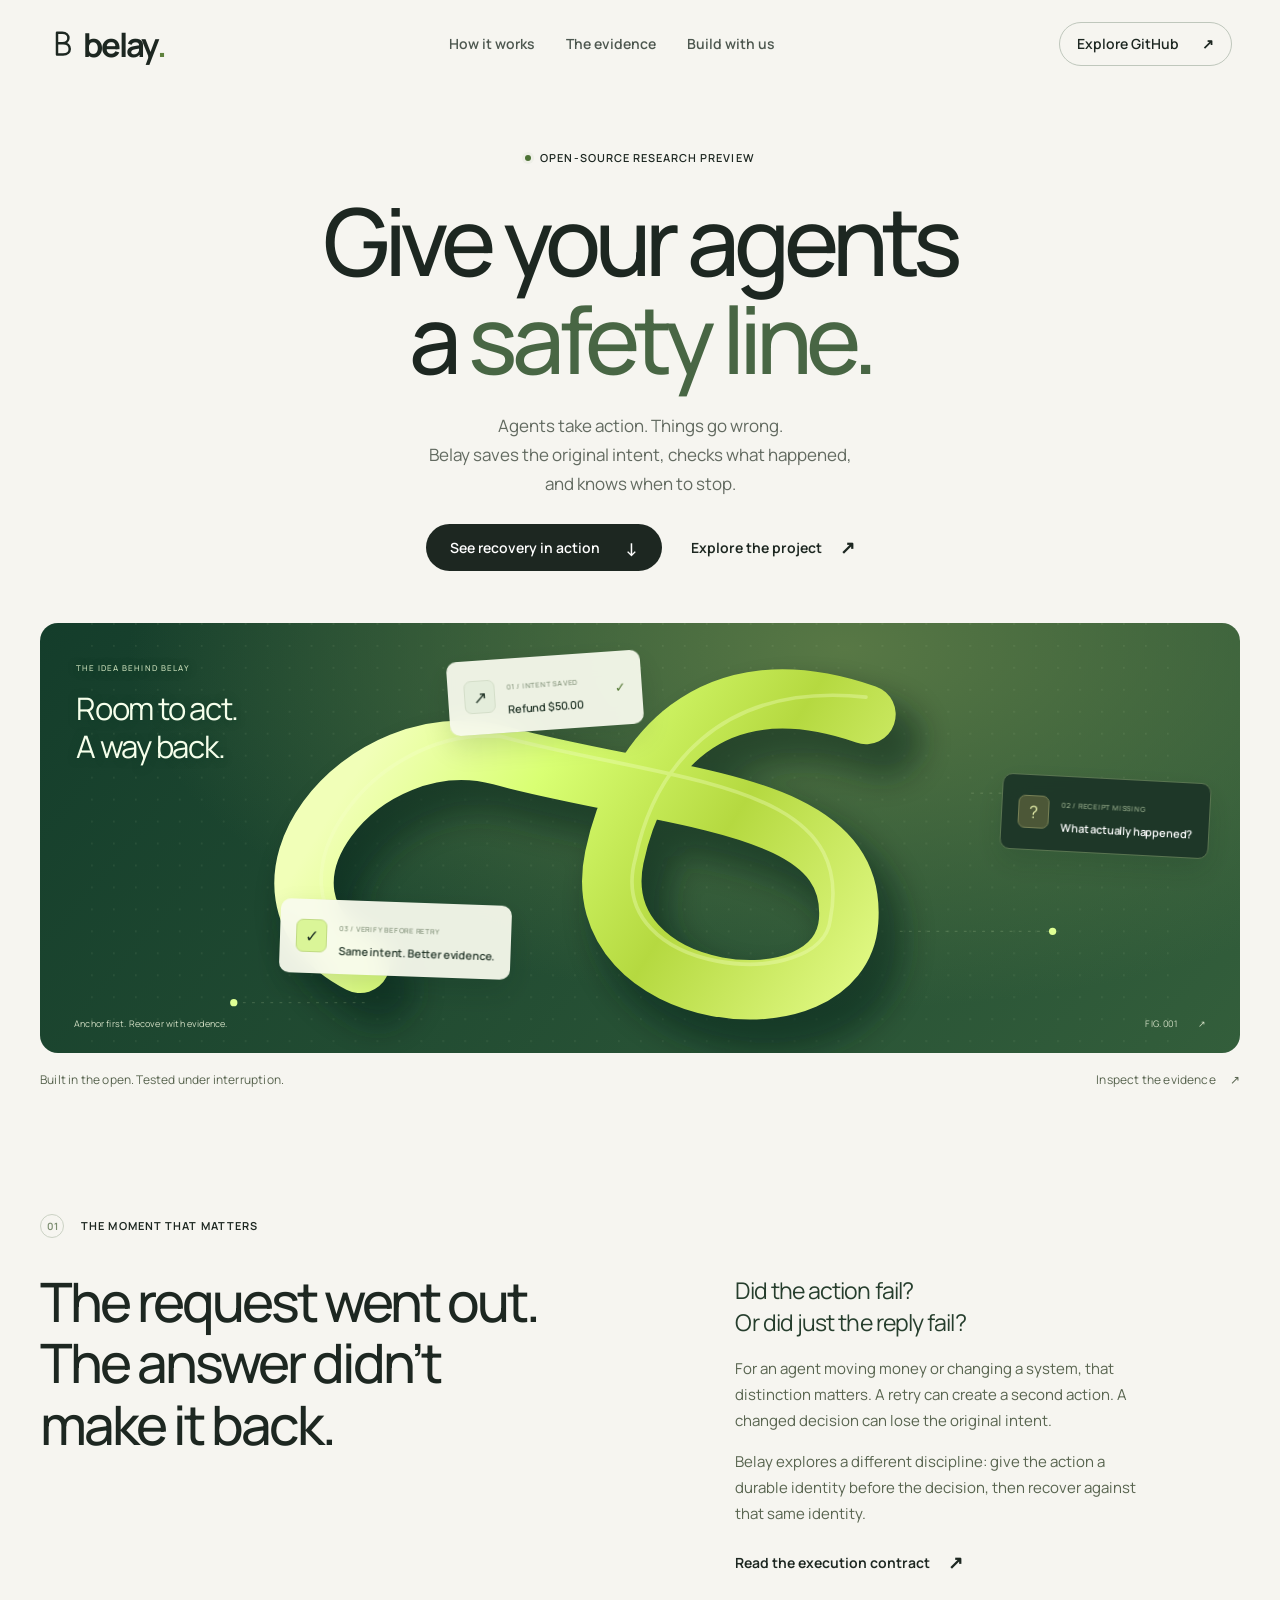
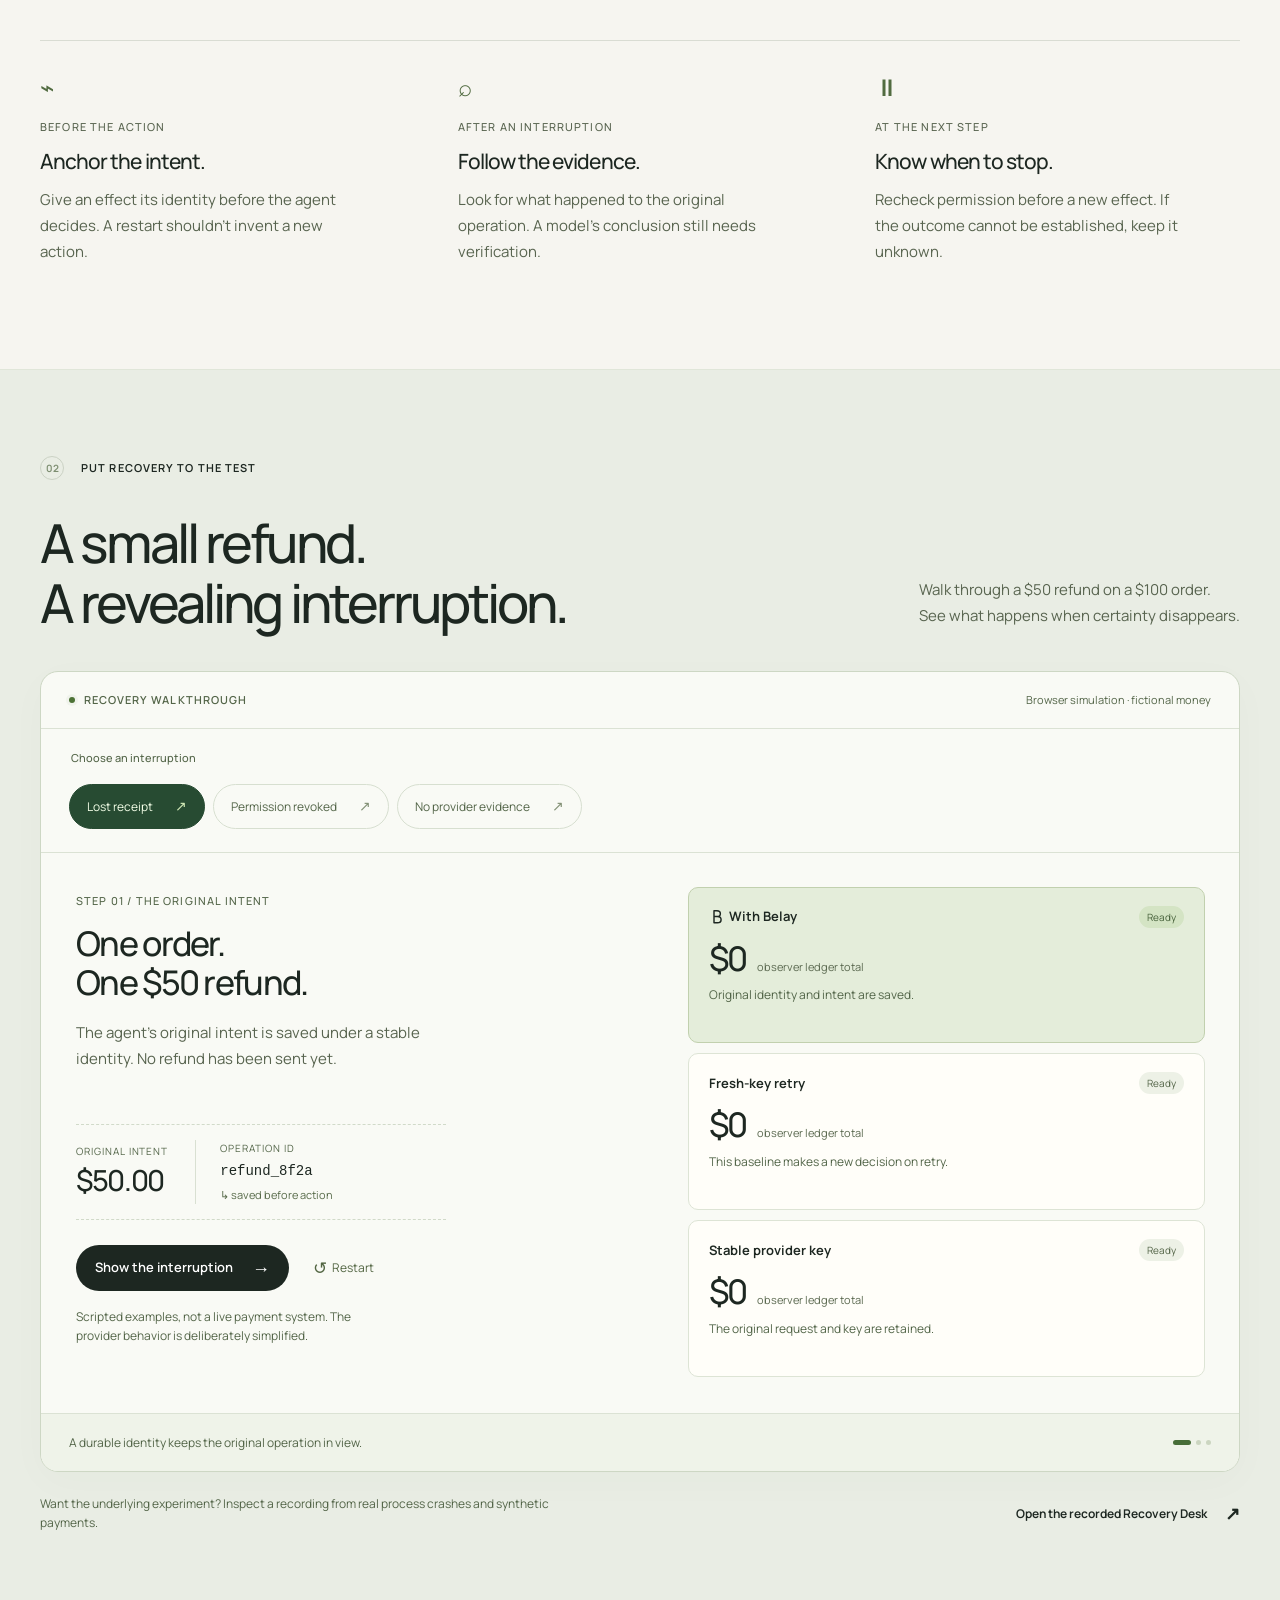
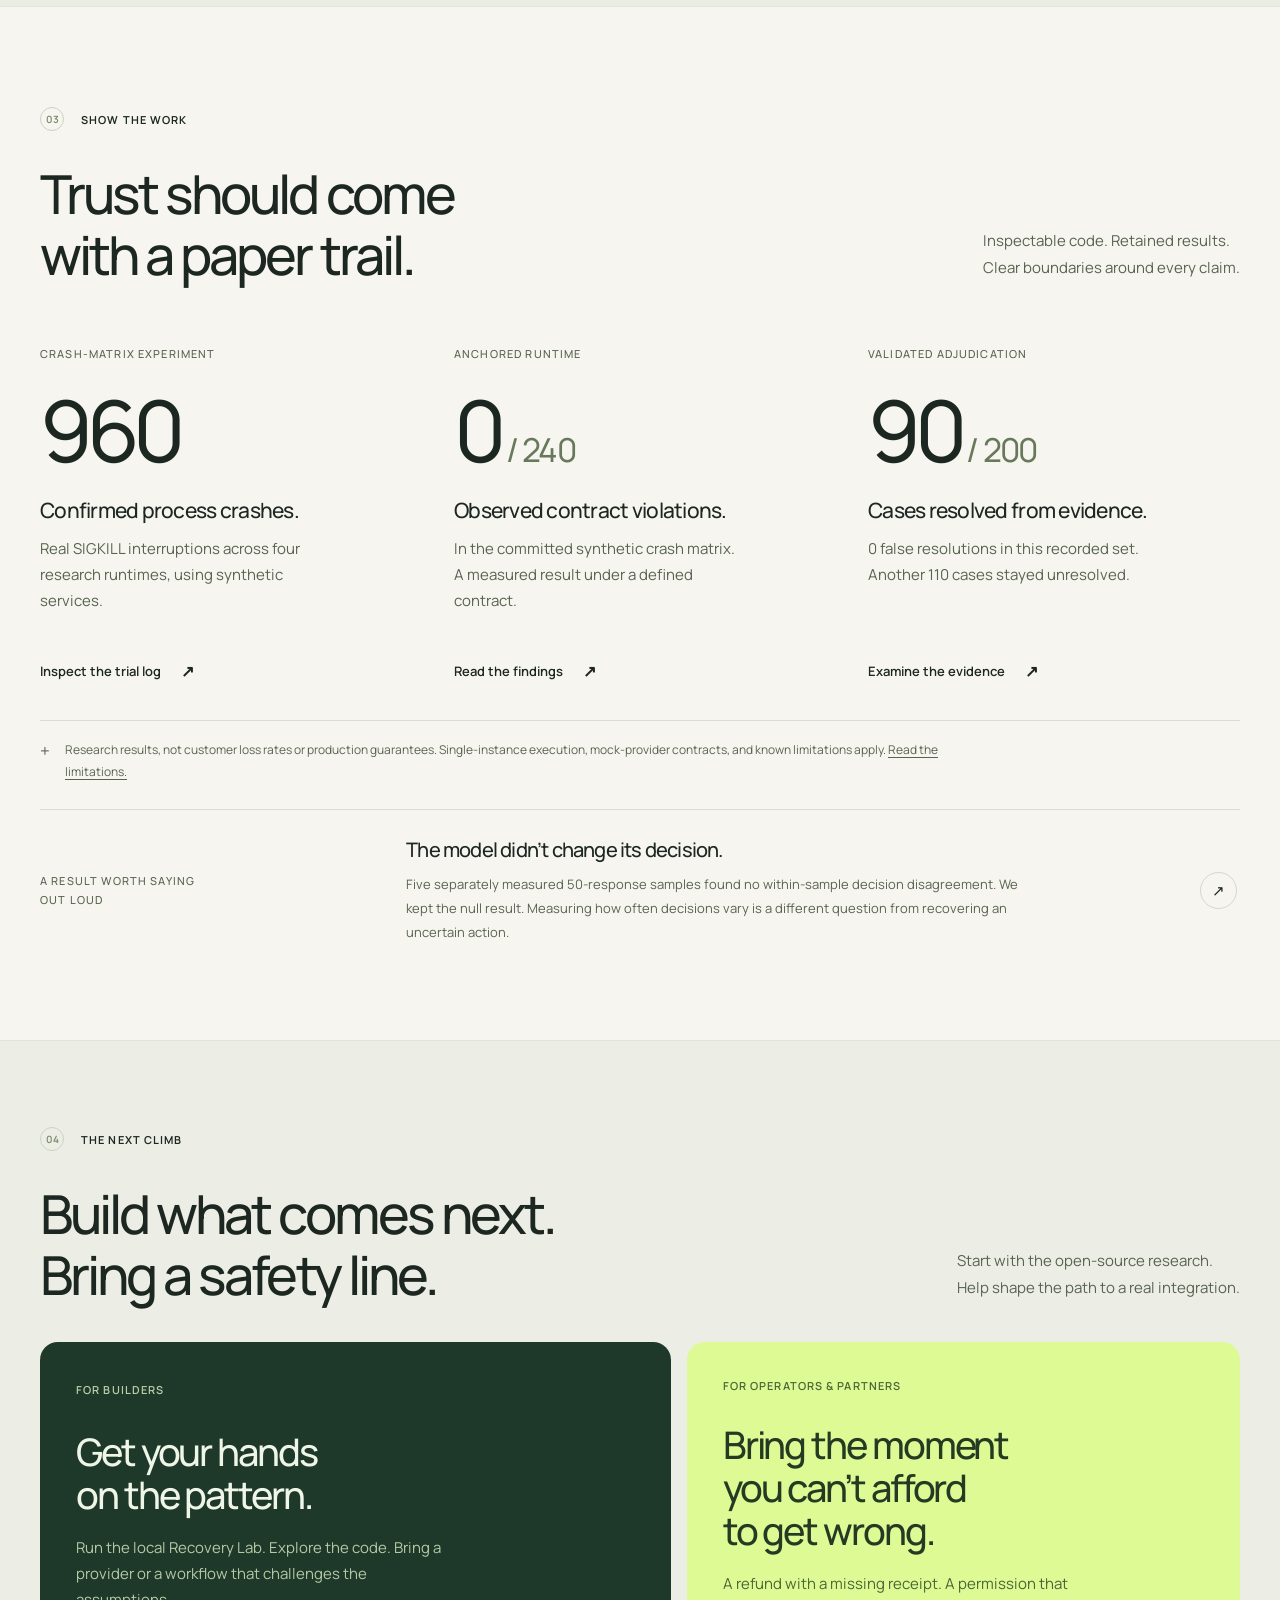
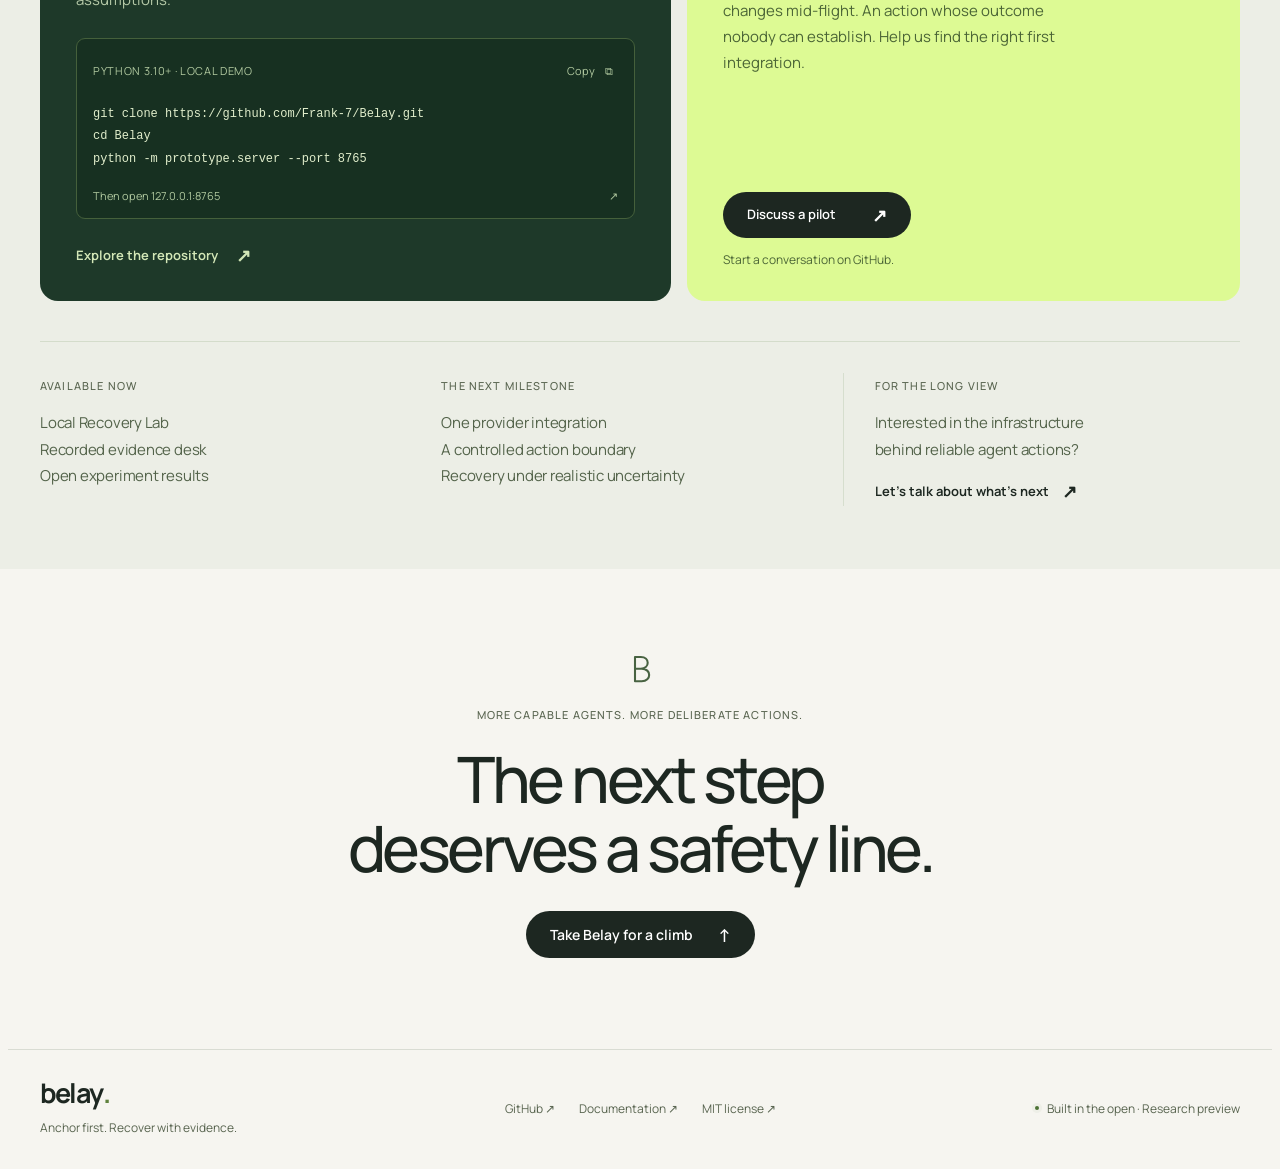
==== site/index.html @ 9984d07b "Add interactive Belay website and GitHub Pages deployment" ====
<!doctype html>
<html lang="en">
  <head>
    <meta charset="utf-8" />
    <meta name="viewport" content="width=device-width, initial-scale=1" />
    <meta name="theme-color" content="#f6f5f0" />
    <meta
      name="description"
      content="Give your agents a safety line. Explore Belay's open-source research into durable intent, evidence-based recovery, and permission-aware actions."
    />
    <meta
      property="og:title"
      content="Belay — Give your agents a safety line."
    />
    <meta
      property="og:description"
      content="Preserve the intent. Understand the outcome. Recover with evidence. Explore the open-source research preview."
    />
    <meta property="og:type" content="website" />
    <title>Belay — Give your agents a safety line.</title>
    <link rel="icon" href="assets/favicon.svg" type="image/svg+xml" />
    <link
      rel="preload"
      href="assets/fonts/manrope.woff2"
      as="font"
      type="font/woff2"
      crossorigin
    />
    <link rel="stylesheet" href="assets/site.css" />
    <script src="assets/site.js" defer></script>
  </head>
  <body>
    <a class="skip-link" href="#main">Skip to content</a>
    <header class="site-header">
      <a class="wordmark" href="#" aria-label="Belay home"
        ><svg class="brand-icon" viewBox="0 0 36 40" aria-hidden="true">
          <path
            d="M12 5v29h8c12 0 12-15 0-15H12m0 0h7c11 0 11-14 0-14h-7"
          /></svg
        >belay<span class="wordmark-period">.</span></a
      >
      <button
        class="menu-toggle"
        type="button"
        aria-expanded="false"
        aria-controls="main-nav"
      >
        <span>Menu</span
        ><svg viewBox="0 0 20 20" aria-hidden="true">
          <path d="M3 6h14M3 14h14" />
        </svg>
      </button>
      <nav id="main-nav" class="main-nav" aria-label="Main navigation">
        <a href="#how-it-works">How it works</a
        ><a href="#evidence">The evidence</a><a href="#build">Build with us</a>
      </nav>
      <a class="header-cta" href="https://github.com/Frank-7/Belay"
        >Explore GitHub <span aria-hidden="true">↗</span></a
      >
    </header>

    <main id="main">
      <section class="hero section-shell" aria-labelledby="hero-title">
        <div class="eyebrow hero-eyebrow">
          <span class="status-dot"></span> OPEN-SOURCE RESEARCH PREVIEW
        </div>
        <h1 id="hero-title">
          Give your agents<br />a
          <span class="hero-emphasis">safety line.</span>
        </h1>
        <p class="hero-description">
          Agents take action. Things go wrong.<br />Belay saves the original
          intent, checks what happened,<br class="desktop-break" />
          and knows when to stop.
        </p>
        <div class="hero-actions">
          <a class="button button-dark" href="#demo"
            >See recovery in action <span aria-hidden="true">↓</span></a
          ><a class="text-link" href="https://github.com/Frank-7/Belay"
            >Explore the project <span aria-hidden="true">↗</span></a
          >
        </div>

        <div
          class="hero-art"
          role="img"
          aria-label="A luminous safety line connects three concepts: intent saved, outcome uncertain, and recovery grounded in evidence."
        >
          <div class="art-caption">
            <span class="micro-label">THE IDEA BEHIND BELAY</span>
            <p>Room to act.<br />A way back.</p>
          </div>
          <svg
            class="rope-art"
            viewBox="0 0 1200 470"
            fill="none"
            aria-hidden="true"
          >
            <defs>
              <linearGradient
                id="rope-gradient"
                x1="330"
                y1="100"
                x2="870"
                y2="440"
                gradientUnits="userSpaceOnUse"
              >
                <stop stop-color="#f1ffb8" />
                <stop offset=".27" stop-color="#d9ff73" />
                <stop offset=".59" stop-color="#b5d940" />
                <stop offset="1" stop-color="#e9ff91" />
              </linearGradient>
              <linearGradient id="rope-highlight" x1="0" y1="0" x2="0" y2="1">
                <stop stop-color="#fff" stop-opacity=".5" />
                <stop offset="1" stop-color="#fff" stop-opacity="0" />
              </linearGradient>
              <filter
                id="rope-shadow"
                x="-40%"
                y="-40%"
                width="200%"
                height="200%"
              >
                <feGaussianBlur stdDeviation="16" />
              </filter>
              <pattern
                id="art-dots"
                width="24"
                height="24"
                patternUnits="userSpaceOnUse"
              >
                <circle cx="1" cy="1" r=".7" fill="#eaffc1" opacity=".18" />
              </pattern>
            </defs>
            <rect width="1200" height="470" fill="url(#art-dots)" />
            <path
              d="M294 372C145 295 296 104 448 145C634 195 838 192 828 326C819 449 538 417 572 256C594 150 674 40 847 100"
              stroke="#041e12"
              stroke-width="82"
              stroke-linecap="round"
              filter="url(#rope-shadow)"
              transform="translate(20 28)"
              opacity=".45"
            />
            <path
              d="M294 372C145 295 296 104 448 145C634 195 838 192 828 326C819 449 538 417 572 256C594 150 674 40 847 100"
              stroke="url(#rope-gradient)"
              stroke-width="65"
              stroke-linecap="round"
            />
            <path
              d="M294 350C185 290 304 111 448 124C634 174 838 172 808 324C799 405 559 387 595 257C615 161 685 64 847 81"
              stroke="#f4ffc6"
              stroke-opacity=".34"
              stroke-width="4"
              stroke-linecap="round"
            />
            <path
              d="M884 337h167m-89-151h114M156 415h143"
              stroke="#d2e7b4"
              stroke-opacity=".23"
              stroke-dasharray="3 7"
            />
            <circle cx="1051" cy="337" r="4" fill="#dfff94" />
            <circle cx="156" cy="415" r="4" fill="#dfff94" />
          </svg>
          <div class="art-note note-intent">
            <span class="note-symbol" aria-hidden="true">↗</span>
            <div>
              <span class="micro-label">01 / INTENT SAVED</span
              ><strong>Refund $50.00</strong>
            </div>
            <span class="tiny-check" aria-hidden="true">✓</span>
          </div>
          <div class="art-note note-uncertain">
            <span class="note-symbol" aria-hidden="true">?</span>
            <div>
              <span class="micro-label">02 / RECEIPT MISSING</span
              ><strong>What actually happened?</strong>
            </div>
          </div>
          <div class="art-note note-recovered">
            <span class="note-symbol" aria-hidden="true">✓</span>
            <div>
              <span class="micro-label">03 / VERIFY BEFORE RETRY</span
              ><strong>Same intent. Better evidence.</strong>
            </div>
          </div>
          <div class="art-footer">
            <span>Anchor first. Recover with evidence.</span
            ><span>FIG. 001 <span aria-hidden="true">↗</span></span>
          </div>
        </div>
        <div class="hero-footnote">
          <span>Built in the open. Tested under interruption.</span
          ><a href="#evidence"
            >Inspect the evidence <span aria-hidden="true">↗</span></a
          >
        </div>
      </section>

      <section
        class="intro section-shell"
        id="how-it-works"
        aria-labelledby="intro-title"
      >
        <div class="section-kicker">
          <span class="section-number">01</span> THE MOMENT THAT MATTERS
        </div>
        <div class="intro-grid">
          <h2 id="intro-title">
            The request went out.<br />The answer didn’t<br />make it back.
          </h2>
          <div class="intro-copy">
            <p class="lead">
              Did the action fail?<br />Or did just the reply fail?
            </p>
            <p>
              For an agent moving money or changing a system, that distinction
              matters. A retry can create a second action. A changed decision
              can lose the original intent.
            </p>
            <p>
              Belay explores a different discipline: give the action a durable
              identity before the decision, then recover against that same
              identity.
            </p>
            <a
              class="text-link"
              href="https://github.com/Frank-7/Belay/blob/main/CONTRACT.md"
              >Read the execution contract <span aria-hidden="true">↗</span></a
            >
          </div>
        </div>
        <div class="principles">
          <article>
            <div class="principle-icon" aria-hidden="true">⌁</div>
            <span class="micro-label">BEFORE THE ACTION</span>
            <h3>Anchor the intent.</h3>
            <p>
              Give an effect its identity before the agent decides. A restart
              shouldn’t invent a new action.
            </p>
          </article>
          <article>
            <div class="principle-icon" aria-hidden="true">⌕</div>
            <span class="micro-label">AFTER AN INTERRUPTION</span>
            <h3>Follow the evidence.</h3>
            <p>
              Look for what happened to the original operation. A model’s
              conclusion still needs verification.
            </p>
          </article>
          <article>
            <div class="principle-icon" aria-hidden="true">⏸</div>
            <span class="micro-label">AT THE NEXT STEP</span>
            <h3>Know when to stop.</h3>
            <p>
              Recheck permission before a new effect. If the outcome cannot be
              established, keep it unknown.
            </p>
          </article>
        </div>
      </section>

      <section class="demo-section" id="demo" aria-labelledby="demo-title">
        <div class="section-shell">
          <div class="section-kicker">
            <span class="section-number">02</span> PUT RECOVERY TO THE TEST
          </div>
          <div class="section-heading">
            <h2 id="demo-title">
              A small refund.<br />A revealing interruption.
            </h2>
            <p>
              Walk through a $50 refund on a $100 order.<br />See what happens
              when certainty disappears.
            </p>
          </div>
          <div class="demo-workbench">
            <div class="demo-toolbar">
              <div class="demo-label">
                <span class="status-dot"></span> RECOVERY WALKTHROUGH
              </div>
              <span class="simulation-label"
                >Browser simulation · fictional money</span
              >
            </div>
            <fieldset class="scenario-control">
              <legend>Choose an interruption</legend>
              <label
                ><input
                  type="radio"
                  name="scenario"
                  value="lost"
                  checked
                /><span
                  >Lost receipt <span aria-hidden="true">↗</span></span
                ></label
              ><label
                ><input type="radio" name="scenario" value="revoked" /><span
                  >Permission revoked <span aria-hidden="true">↗</span></span
                ></label
              ><label
                ><input type="radio" name="scenario" value="opaque" /><span
                  >No provider evidence <span aria-hidden="true">↗</span></span
                ></label
              >
            </fieldset>
            <div class="demo-body">
              <div class="demo-story">
                <div class="demo-step-label micro-label" id="step-label">
                  STEP 01 / THE ORIGINAL INTENT
                </div>
                <h3 id="demo-headline">One order.<br />One $50 refund.</h3>
                <p id="demo-explanation">
                  The agent’s original intent is saved under a stable identity.
                  No refund has been sent yet.
                </p>
                <div class="intent-ticket">
                  <div><span>ORIGINAL INTENT</span><strong>$50.00</strong></div>
                  <div class="ticket-anchor">
                    <span>OPERATION ID</span><code>refund_8f2a</code
                    ><span class="ticket-lock" aria-label="Identity saved"
                      >↳ saved before action</span
                    >
                  </div>
                </div>
                <div class="demo-buttons">
                  <button
                    id="demo-next"
                    class="button button-dark"
                    type="button"
                  >
                    Show the interruption
                    <span aria-hidden="true">→</span></button
                  ><button
                    id="demo-reset"
                    class="reset-button"
                    type="button"
                    aria-label="Restart the walkthrough"
                  >
                    ↺ <span>Restart</span>
                  </button>
                </div>
                <p class="demo-caveat">
                  Scripted examples, not a live payment system. The provider
                  behavior is deliberately simplified.
                </p>
              </div>
              <div class="demo-comparison" aria-label="Recovery strategies">
                <article class="strategy strategy-belay">
                  <div class="strategy-top">
                    <span class="strategy-name"
                      ><svg viewBox="0 0 36 40" aria-hidden="true">
                        <path
                          d="M12 5v29h8c12 0 12-15 0-15H12m0 0h7c11 0 11-14 0-14h-7"
                        /></svg
                      >With Belay</span
                    ><span class="strategy-badge" data-status="belay"
                      >Ready</span
                    >
                  </div>
                  <div class="strategy-value">
                    <span data-total="belay">$0</span
                    ><span>observer ledger total</span>
                  </div>
                  <p data-detail="belay">
                    Original identity and intent are saved.
                  </p>
                </article>
                <article class="strategy">
                  <div class="strategy-top">
                    <span class="strategy-name">Fresh-key retry</span
                    ><span class="strategy-badge" data-status="naive"
                      >Ready</span
                    >
                  </div>
                  <div class="strategy-value">
                    <span data-total="naive">$0</span
                    ><span>observer ledger total</span>
                  </div>
                  <p data-detail="naive">
                    This baseline makes a new decision on retry.
                  </p>
                </article>
                <article class="strategy">
                  <div class="strategy-top">
                    <span class="strategy-name">Stable provider key</span
                    ><span class="strategy-badge" data-status="stable"
                      >Ready</span
                    >
                  </div>
                  <div class="strategy-value">
                    <span data-total="stable">$0</span
                    ><span>observer ledger total</span>
                  </div>
                  <p data-detail="stable">
                    The original request and key are retained.
                  </p>
                </article>
              </div>
            </div>
            <div class="demo-bottom">
              <span id="demo-evidence"
                >A durable identity keeps the original operation in view.</span
              ><span class="step-dots" aria-hidden="true"
                ><i class="active"></i><i></i><i></i
              ></span>
            </div>
            <p
              id="demo-announcement"
              class="sr-only"
              aria-live="polite"
              aria-atomic="true"
            ></p>
          </div>
          <div class="demo-afterword">
            <p>
              Want the underlying experiment? Inspect a recording from real
              process crashes and synthetic payments.
            </p>
            <a class="text-link" href="recovery-desk.html"
              >Open the recorded Recovery Desk
              <span aria-hidden="true">↗</span></a
            >
          </div>
        </div>
      </section>

      <section
        class="evidence-section section-shell"
        id="evidence"
        aria-labelledby="evidence-title"
      >
        <div class="section-kicker">
          <span class="section-number">03</span> SHOW THE WORK
        </div>
        <div class="section-heading">
          <h2 id="evidence-title">
            Trust should come<br />with a paper trail.
          </h2>
          <p>
            Inspectable code. Retained results.<br />Clear boundaries around
            every claim.
          </p>
        </div>
        <div class="evidence-grid">
          <article class="metric">
            <span class="micro-label">CRASH-MATRIX EXPERIMENT</span>
            <div class="metric-value" id="metric-crashes">960</div>
            <h3>Confirmed process crashes.</h3>
            <p>
              Real SIGKILL interruptions across four research runtimes, using
              synthetic services.
            </p>
            <a
              href="https://github.com/Frank-7/Belay/blob/main/results/matrix.json"
              data-source="matrix"
              >Inspect the trial log <span aria-hidden="true">↗</span></a
            >
          </article>
          <article class="metric">
            <span class="micro-label">ANCHORED RUNTIME</span>
            <div class="metric-value">
              <span id="metric-violations">0</span
              ><span class="metric-denominator">
                / <span id="metric-trials">240</span></span
              >
            </div>
            <h3>Observed contract violations.</h3>
            <p>
              In the committed synthetic crash matrix. A measured result under a
              defined contract.
            </p>
            <a
              href="https://github.com/Frank-7/Belay/blob/main/FINDINGS.md"
              data-source="writeup"
              >Read the findings <span aria-hidden="true">↗</span></a
            >
          </article>
          <article class="metric">
            <span class="micro-label">VALIDATED ADJUDICATION</span>
            <div class="metric-value">
              <span id="metric-resolved">90</span
              ><span class="metric-denominator">
                / <span id="metric-adjudications">200</span></span
              >
            </div>
            <h3>Cases resolved from evidence.</h3>
            <p>
              <span id="metric-false">0</span> false resolutions in this
              recorded set. Another <span id="metric-abstained">110</span> cases
              stayed unresolved.
            </p>
            <a
              href="https://github.com/Frank-7/Belay/blob/main/results/adjudication.json"
              data-source="adjudication"
              >Examine the evidence <span aria-hidden="true">↗</span></a
            >
          </article>
        </div>
        <div class="evidence-note">
          <span class="note-cross" aria-hidden="true">+</span>
          <p>
            Research results, not customer loss rates or production guarantees.
            Single-instance execution, mock-provider contracts, and known
            limitations apply.
            <a href="https://github.com/Frank-7/Belay/blob/main/docs/REVIEW.md"
              >Read the limitations.</a
            >
          </p>
        </div>
        <div class="research-update">
          <span class="micro-label">A RESULT WORTH SAYING OUT LOUD</span>
          <div>
            <h3>The model didn’t change its decision.</h3>
            <p>
              Five separately measured 50-response samples found no
              within-sample decision disagreement. We kept the null result.
              Measuring how often decisions vary is a different question from
              recovering an uncertain action.
            </p>
          </div>
          <a
            class="round-link"
            href="https://github.com/Frank-7/Belay/blob/main/FINDINGS.md#10-live-decision-divergence"
            aria-label="Read the live decision-divergence study"
            >↗</a
          >
        </div>
      </section>

      <section class="build-section" id="build" aria-labelledby="build-title">
        <div class="section-shell">
          <div class="section-kicker">
            <span class="section-number">04</span> THE NEXT CLIMB
          </div>
          <div class="section-heading">
            <h2 id="build-title">
              Build what comes next.<br />Bring a safety line.
            </h2>
            <p>
              Start with the open-source research.<br />Help shape the path to a
              real integration.
            </p>
          </div>
          <div class="build-grid">
            <article class="build-card build-developer">
              <span class="card-index">FOR BUILDERS</span>
              <h3>Get your hands<br />on the pattern.</h3>
              <p>
                Run the local Recovery Lab. Explore the code. Bring a provider
                or a workflow that challenges the assumptions.
              </p>
              <div class="code-block">
                <div class="code-top">
                  <span>PYTHON 3.10+ · LOCAL DEMO</span
                  ><button
                    id="copy-command"
                    type="button"
                    aria-label="Copy local setup commands"
                  >
                    Copy <span aria-hidden="true">⧉</span>
                  </button>
                </div>
                <pre><code id="setup-command">git clone https://github.com/Frank-7/Belay.git
cd Belay
python -m prototype.server --port 8765</code></pre>
                <a
                  href="https://github.com/Frank-7/Belay/blob/main/docs/PROTOTYPE.md"
                  >Then open 127.0.0.1:8765
                  <span aria-hidden="true">↗</span></a
                >
              </div>
              <a class="text-link" href="https://github.com/Frank-7/Belay"
                >Explore the repository <span aria-hidden="true">↗</span></a
              >
              <p id="copy-status" class="sr-only" aria-live="polite"></p>
            </article>
            <article class="build-card build-partner">
              <span class="card-index">FOR OPERATORS & PARTNERS</span>
              <h3>Bring the moment<br />you can’t afford<br />to get wrong.</h3>
              <p>
                A refund with a missing receipt. A permission that changes
                mid-flight. An action whose outcome nobody can establish. Help
                us find the right first integration.
              </p>
              <a
                class="button button-dark"
                data-contact="pilot"
                href="https://github.com/Frank-7/Belay/issues/new?title=Discuss%20a%20Belay%20pilot&amp;body=I%27d%20like%20to%20discuss%20a%20workflow%20where%20recovery%20matters.%0A%0AWorkflow%3A%0AProvider%3A%0AWhat%20happens%20when%20the%20outcome%20is%20uncertain%3A"
                >Discuss a pilot <span aria-hidden="true">↗</span></a
              ><span class="contact-note">Start a conversation on GitHub.</span>
            </article>
          </div>
          <div class="roadmap">
            <div>
              <span class="micro-label">AVAILABLE NOW</span>
              <p>
                Local Recovery Lab<br />Recorded evidence desk<br />Open
                experiment results
              </p>
            </div>
            <div>
              <span class="micro-label">THE NEXT MILESTONE</span>
              <p>
                One provider integration<br />A controlled action boundary<br />Recovery
                under realistic uncertainty
              </p>
            </div>
            <div class="roadmap-investor">
              <span class="micro-label">FOR THE LONG VIEW</span>
              <p>
                Interested in the infrastructure<br />behind reliable agent
                actions?
              </p>
              <a
                class="text-link"
                data-contact="investor"
                href="https://github.com/Frank-7/Belay/issues/new?title=Belay%20partnership%20or%20investment%20conversation&amp;body=I%27d%20like%20to%20learn%20more%20about%20Belay%27s%20direction.%0A%0AArea%20of%20interest%3A"
                >Let’s talk about what’s next
                <span aria-hidden="true">↗</span></a
              >
            </div>
          </div>
        </div>
      </section>

      <section class="closing section-shell" aria-labelledby="closing-title">
        <svg class="closing-mark" viewBox="0 0 36 40" aria-hidden="true">
          <path d="M12 5v29h8c12 0 12-15 0-15H12m0 0h7c11 0 11-14 0-14h-7" />
        </svg>
        <p class="micro-label">MORE CAPABLE AGENTS. MORE DELIBERATE ACTIONS.</p>
        <h2 id="closing-title">The next step<br />deserves a safety line.</h2>
        <a class="button button-dark" href="#demo"
          >Take Belay for a climb <span aria-hidden="true">↑</span></a
        >
      </section>
    </main>
    <footer class="site-footer section-shell">
      <div>
        <a class="wordmark" href="#" aria-label="Belay home"
          >belay<span class="wordmark-period">.</span></a
        >
        <p>Anchor first. Recover with evidence.</p>
      </div>
      <nav aria-label="Footer navigation">
        <a href="https://github.com/Frank-7/Belay">GitHub ↗</a
        ><a href="https://github.com/Frank-7/Belay/blob/main/docs/INDEX.md"
          >Documentation ↗</a
        ><a href="https://github.com/Frank-7/Belay/blob/main/LICENSE"
          >MIT license ↗</a
        >
      </nav>
      <span class="footer-status"
        ><span class="status-dot"></span> Built in the open · Research
        preview</span
      >
    </footer>
  </body>
</html>
---- site/assets/site.css ----
@font-face {
  font-family: Manrope;
  src: url("fonts/manrope.woff2") format("woff2");
  font-weight: 400 800;
  font-style: normal;
  font-display: swap;
}
:root {
  --paper: #f6f5f0;
  --ink: #1d2721;
  --muted: #687169;
  --line: #d9dcd3;
  --green: #163e2c;
  --lime: #ddfa94;
  --pale: #e9ede3;
  --radius: 18px;
  --sans: Manrope, Arial, sans-serif;
}
* {
  box-sizing: border-box;
}
html {
  scroll-behavior: smooth;
  scroll-padding-top: 95px;
}
body {
  margin: 0;
  background: var(--paper);
  color: var(--ink);
  font-family: var(--sans);
  font-size: 15px;
  line-height: 1.6;
  -webkit-font-smoothing: antialiased;
}
button,
input {
  font: inherit;
}
a {
  color: inherit;
  text-decoration: none;
}
button,
a,
input {
  -webkit-tap-highlight-color: transparent;
}
button {
  cursor: pointer;
}
button:disabled {
  cursor: default;
}
svg {
  display: block;
}
::selection {
  background: var(--lime);
  color: var(--green);
}
a:focus-visible,
button:focus-visible,
input:focus-visible + span {
  outline: 3px solid #567b27;
  outline-offset: 5px;
}
h1,
h2,
h3,
p {
  margin: 0;
}
h1,
h2,
h3 {
  font-weight: 500;
  letter-spacing: -0.055em;
}
h2 {
  font-size: clamp(36px, 4.2vw, 56px);
  line-height: 1.12;
}
h3 {
  font-size: 23px;
  line-height: 1.25;
}
.section-shell {
  max-width: 1264px;
  margin: 0 auto;
  padding-left: 32px;
  padding-right: 32px;
}
.micro-label {
  font: 500 10px/1.4 var(--sans);
  letter-spacing: 0.105em;
}
.sr-only {
  position: absolute;
  width: 1px;
  height: 1px;
  padding: 0;
  margin: -1px;
  overflow: hidden;
  clip: rect(0, 0, 0, 0);
  white-space: nowrap;
  border: 0;
}
.skip-link {
  position: fixed;
  top: 12px;
  left: 16px;
  padding: 12px 18px;
  background: var(--green);
  color: #fff;
  transform: translateY(-150%);
  z-index: 100;
}
.skip-link:focus {
  transform: none;
}
.site-header {
  max-width: 1440px;
  height: 88px;
  margin: auto;
  padding: 0 48px;
  display: flex;
  align-items: center;
  gap: 40px;
  position: relative;
  z-index: 5;
}
.wordmark {
  font-size: 33px;
  font-weight: 700;
  letter-spacing: -0.065em;
  display: inline-flex;
  align-items: center;
  gap: 8px;
  line-height: 1;
}
.wordmark-period {
  color: #5f823d;
  margin-left: -8px;
}
.brand-icon {
  height: 30px;
  width: 27px;
  fill: none;
  stroke: currentColor;
  stroke-width: 3.3;
  stroke-linecap: round;
  stroke-linejoin: round;
}
.main-nav {
  display: flex;
  gap: 31px;
  margin: auto;
  font-size: 12px;
  font-weight: 600;
}
.main-nav a {
  padding: 12px 0;
  color: #4d574f;
}
.main-nav a:hover,
.site-footer a:hover {
  text-decoration: underline;
  text-underline-offset: 5px;
}
.header-cta {
  font-size: 12px;
  font-weight: 600;
  border: 1px solid #bfc7bc;
  border-radius: 50px;
  padding: 10px 17px;
  display: flex;
  gap: 23px;
  align-items: center;
  transition: background 0.2s;
}
.header-cta:hover {
  background: var(--pale);
}
.menu-toggle {
  display: none;
}
.hero {
  padding-top: 61px;
}
.eyebrow {
  display: flex;
  align-items: center;
  gap: 9px;
  font-size: 10px;
  font-weight: 600;
  letter-spacing: 0.095em;
}
.hero-eyebrow {
  justify-content: center;
}
.status-dot {
  display: inline-block;
  height: 6px;
  width: 6px;
  border-radius: 50%;
  background: #4c7235;
  box-shadow: 0 0 0 3px #50773e0d;
  flex: none;
}
.hero h1 {
  text-align: center;
  font-size: clamp(60px, 7.3vw, 102px);
  line-height: 1.055;
  letter-spacing: -0.065em;
  margin-top: 24px;
  font-weight: 500;
}
.hero-emphasis {
  color: #486644;
}
.hero-description {
  font-size: 16px;
  line-height: 1.7;
  text-align: center;
  color: #626a60;
  margin: 24px auto 0;
  max-width: 540px;
}
.hero-actions {
  display: flex;
  align-items: center;
  justify-content: center;
  gap: 29px;
  margin-top: 26px;
}
.button {
  display: inline-flex;
  align-items: center;
  justify-content: center;
  gap: 25px;
  min-height: 47px;
  border-radius: 40px;
  padding: 12px 23px;
  font-size: 12px;
  line-height: 1.5;
  font-weight: 600;
  border: 1px solid transparent;
  transition:
    transform 0.2s,
    background 0.2s;
}
.button:hover {
  transform: translateY(-2px);
}
.button-dark {
  background: var(--ink);
  color: #fff;
}
.button-dark:hover {
  background: #375141;
}
.button span[aria-hidden] {
  font-size: 18px;
  line-height: 1;
}
.text-link {
  display: inline-flex;
  align-items: center;
  gap: 18px;
  font-size: 12px;
  font-weight: 650;
}
.text-link:hover {
  color: #537736;
}
.text-link span {
  font-size: 18px;
  transition: transform 0.2s;
}
.text-link:hover span {
  transform: translate(2px, -2px);
}
.hero-art {
  margin-top: 52px;
  height: 430px;
  position: relative;
  isolation: isolate;
  overflow: hidden;
  border-radius: var(--radius);
  background:
    radial-gradient(ellipse at 67% 6%, #587845 0, transparent 63%),
    linear-gradient(130deg, #143d2b, #335e3b);
  color: #f6ffeb;
}
.rope-art {
  position: absolute;
  inset: 0;
  width: 100%;
  height: 100%;
  object-fit: cover;
  z-index: -1;
}
.art-caption {
  position: absolute;
  left: 36px;
  top: 31px;
  text-shadow: 0 1px 8px #123c29;
}
.art-caption .micro-label {
  font-size: 8px;
  letter-spacing: 0.13em;
  color: #c7dcb7;
}
.art-caption p {
  font-size: 31px;
  line-height: 1.2;
  letter-spacing: -0.04em;
  margin-top: 12px;
}
.art-note {
  position: absolute;
  display: flex;
  align-items: center;
  gap: 12px;
  border-radius: 10px;
  background: #f9fbeeef;
  color: #233629;
  padding: 14px 16px;
  box-shadow: 0 12px 28px #061d1622;
  backdrop-filter: blur(12px);
}
.art-note .micro-label {
  font-size: 7px;
  color: #7c8c73;
  letter-spacing: 0.11em;
}
.art-note strong {
  display: block;
  font-size: 11px;
  font-weight: 600;
  letter-spacing: -0.015em;
  margin-top: 4px;
}
.note-symbol {
  background: #e4eddb;
  border: 1px solid #d4dec9;
  border-radius: 7px;
  width: 31px;
  height: 33px;
  display: grid;
  place-items: center;
  font-size: 17px;
}
.tiny-check {
  margin-left: 20px;
  color: #507631;
  font-size: 13px;
}
.note-intent {
  left: 34%;
  top: 33px;
  transform: rotate(-4deg);
}
.note-uncertain {
  right: 30px;
  top: 155px;
  background: #1c3527ef;
  color: #fff;
  border: 1px solid #5a7551;
  transform: rotate(3deg);
}
.note-uncertain .micro-label {
  color: #a2b795;
}
.note-uncertain .note-symbol {
  background: #4c5737;
  border-color: #788156;
  color: #ecf5af;
}
.note-recovered {
  left: 20%;
  bottom: 78px;
  transform: rotate(2deg);
}
.note-recovered .note-symbol {
  background: #daf598;
  border-color: #c0da82;
}
.art-footer {
  position: absolute;
  bottom: 22px;
  left: 34px;
  right: 34px;
  display: flex;
  justify-content: space-between;
  font-size: 9px;
  color: #d2dec4;
  letter-spacing: 0.02em;
}
.art-footer > span:last-child {
  display: flex;
  gap: 20px;
}
.hero-footnote {
  display: flex;
  justify-content: space-between;
  font-size: 10px;
  color: #7c8478;
  margin-top: 17px;
  letter-spacing: 0.015em;
}
.hero-footnote a {
  color: #53624d;
  display: flex;
  gap: 14px;
}
.intro {
  padding-top: 124px;
  padding-bottom: 104px;
}
.section-kicker {
  display: flex;
  align-items: center;
  gap: 17px;
  font-size: 9px;
  font-weight: 650;
  letter-spacing: 0.1em;
  margin-bottom: 33px;
}
.section-number {
  font-size: 10px;
  color: #7c8d70;
  border: 1px solid #cbd2c4;
  border-radius: 50%;
  width: 24px;
  height: 24px;
  display: inline-grid;
  place-items: center;
  letter-spacing: 0;
}
.intro-grid {
  display: grid;
  grid-template-columns: 1.2fr 1fr;
  gap: 90px;
}
.intro-grid h2 {
  font-size: clamp(38px, 4.25vw, 57px);
  line-height: 1.13;
}
.intro-copy {
  padding-top: 3px;
  max-width: 403px;
}
.intro-copy .lead {
  font-size: 23px;
  line-height: 1.4;
  letter-spacing: -0.04em;
  color: #263e2d;
  margin-bottom: 18px;
}
.intro-copy > p:not(.lead) {
  font-size: 13px;
  color: var(--muted);
  margin-top: 14px;
  line-height: 1.8;
}
.intro-copy > .text-link {
  margin-top: 21px;
}
.principles {
  display: grid;
  grid-template-columns: repeat(3, 1fr);
  gap: 53px;
  border-top: 1px solid var(--line);
  margin-top: 63px;
  padding-top: 35px;
}
.principle-icon {
  font-family: Arial, sans-serif;
  font-size: 24px;
  height: 38px;
  line-height: 1;
  color: #516b40;
}
.principles .micro-label {
  color: #839077;
  font-size: 8px;
}
.principles h3 {
  font-size: 21px;
  margin-top: 10px;
  letter-spacing: -0.045em;
}
.principles p {
  font-size: 12px;
  color: var(--muted);
  max-width: 310px;
  line-height: 1.8;
  margin-top: 12px;
}
.demo-section {
  background: #e9ede4;
  padding: 86px 0 74px;
  border-top: 1px solid #e0e6d9;
  border-bottom: 1px solid #dfe4d8;
}
.section-heading {
  display: flex;
  justify-content: space-between;
  align-items: flex-end;
  gap: 40px;
  margin-bottom: 37px;
}
.section-heading > p {
  font-size: 13px;
  color: var(--muted);
  line-height: 1.8;
  padding-bottom: 4px;
  max-width: 335px;
}
.demo-workbench {
  background: #f9faf5;
  border: 1px solid #cdd7c4;
  border-radius: var(--radius);
  overflow: hidden;
  box-shadow: 0 10px 40px #30462806;
}
.demo-toolbar {
  height: 57px;
  border-bottom: 1px solid #dbe2d4;
  padding: 0 28px;
  display: flex;
  justify-content: space-between;
  align-items: center;
  gap: 20px;
}
.demo-label {
  display: flex;
  gap: 9px;
  align-items: center;
  font-size: 9px;
  font-weight: 600;
  letter-spacing: 0.095em;
}
.simulation-label {
  font-size: 9px;
  color: #77836e;
}
.scenario-control {
  border: 0;
  border-bottom: 1px solid #dbe2d4;
  margin: 0;
  padding: 20px 28px 23px;
  display: flex;
  gap: 8px;
  flex-wrap: wrap;
}
.scenario-control legend {
  float: left;
  width: 100%;
  font-size: 9px;
  font-weight: 500;
  color: #819073;
  margin-bottom: 10px;
}
.scenario-control label {
  position: relative;
  cursor: pointer;
}
.scenario-control input {
  position: absolute;
  opacity: 0;
  width: 1px;
  height: 1px;
}
.scenario-control label > span {
  display: flex;
  align-items: center;
  gap: 22px;
  padding: 8px 15px;
  border: 1px solid #d7dfd0;
  border-radius: 30px;
  font-size: 10px;
  color: #5e6d54;
  transition:
    background 0.15s,
    border-color 0.15s;
}
.scenario-control label > span > span {
  font-size: 14px;
  color: #839075;
}
.scenario-control input:checked + span {
  background: #274b32;
  color: #f4ffe8;
  border-color: #274b32;
}
.scenario-control input:checked + span > span {
  color: #d0e8b5;
}
.scenario-control label:hover > span {
  border-color: #8a9d7a;
}
.demo-body {
  display: grid;
  grid-template-columns: 1fr 0.95fr;
  gap: 68px;
  padding: 34px 34px 36px;
}
.demo-story {
  padding: 6px 0 0 1px;
}
.demo-step-label {
  color: #7d8b6f;
  font-size: 8px;
}
.demo-story h3 {
  font-size: 34px;
  line-height: 1.16;
  margin-top: 16px;
  min-height: 80px;
  letter-spacing: -0.05em;
}
.demo-story > p:not(.demo-caveat) {
  font-size: 12px;
  color: #728066;
  line-height: 1.75;
  min-height: 63px;
  margin-top: 16px;
  max-width: 365px;
}
.intent-ticket {
  display: flex;
  gap: 27px;
  align-items: center;
  border-top: 1px dashed #d1dac9;
  border-bottom: 1px dashed #d1dac9;
  margin-top: 23px;
  padding: 15px 0;
  max-width: 370px;
}
.intent-ticket > div > span:first-child {
  display: block;
  font-size: 7px;
  letter-spacing: 0.095em;
  color: #7e8d71;
}
.intent-ticket strong {
  display: block;
  font-weight: 500;
  font-size: 29px;
  letter-spacing: -0.045em;
  margin-top: 3px;
  line-height: 1.3;
}
.ticket-anchor {
  border-left: 1px solid #d9e0d2;
  padding-left: 24px;
}
.ticket-anchor code {
  font:
    12px/1.5 Consolas,
    monospace;
  display: block;
  margin-top: 5px;
}
.ticket-lock {
  display: block;
  font-size: 8px;
  color: #869278;
  margin-top: 4px;
}
.demo-buttons {
  display: flex;
  align-items: center;
  gap: 15px;
  margin-top: 25px;
}
.demo-buttons .button {
  font-size: 10px;
  min-height: 41px;
  gap: 19px;
  padding: 10px 18px;
}
.reset-button {
  display: inline-flex;
  gap: 5px;
  align-items: center;
  background: none;
  border: 0;
  color: #819072;
  font-size: 17px;
  padding: 9px;
}
.reset-button span {
  font-size: 9px;
}
.demo-caveat {
  font-size: 8px;
  color: #819074;
  max-width: 320px;
  margin-top: 16px;
  line-height: 1.6;
}
.demo-comparison {
  display: flex;
  flex-direction: column;
  gap: 10px;
}
.strategy {
  border: 1px solid #dde4d5;
  background: #fffef9;
  border-radius: 10px;
  padding: 16px 19px;
}
.strategy-belay {
  background: #e4edda;
  border-color: #c1d0ae;
}
.strategy-top {
  display: flex;
  justify-content: space-between;
  align-items: center;
  gap: 8px;
}
.strategy-name {
  display: flex;
  align-items: center;
  gap: 5px;
  font-size: 10px;
  font-weight: 650;
}
.strategy-name svg {
  width: 15px;
  height: 18px;
  fill: none;
  stroke: currentColor;
  stroke-width: 3.5;
  stroke-linecap: round;
  stroke-linejoin: round;
}
.strategy-badge {
  border-radius: 30px;
  background: #eff2e9;
  padding: 3px 8px;
  font-size: 7px;
  color: #7b8970;
  white-space: nowrap;
}
.strategy-belay .strategy-badge {
  background: #d4e4c4;
  color: #47623b;
}
.strategy[data-tone="warn"] .strategy-badge {
  background: #f2e3cd;
  color: #856137;
}
.strategy[data-tone="good"] .strategy-badge {
  background: #cfe5b7;
  color: #385d2f;
}
.strategy-value {
  display: flex;
  align-items: baseline;
  gap: 11px;
  margin-top: 10px;
}
.strategy-value > span:first-child {
  font-size: 34px;
  font-weight: 500;
  line-height: 1.2;
  letter-spacing: -0.05em;
  font-variant-numeric: tabular-nums;
}
.strategy-value > span:last-child {
  font-size: 8px;
  color: #89937e;
}
.strategy p {
  font-size: 9px;
  line-height: 1.6;
  color: #7b876e;
  min-height: 29px;
  margin-top: 7px;
}
.strategy-belay p {
  color: #657856;
}
.demo-bottom {
  padding: 16px 28px;
  background: #eff3e9;
  border-top: 1px solid #dbe2d4;
  display: flex;
  gap: 20px;
  justify-content: space-between;
  align-items: center;
  font-size: 9px;
  color: #788a66;
  min-height: 49px;
}
.step-dots {
  display: flex;
  gap: 5px;
  flex: none;
}
.step-dots i {
  height: 5px;
  width: 5px;
  border-radius: 50%;
  background: #cbd5c0;
}
.step-dots i.active {
  background: #476d38;
  width: 18px;
  border-radius: 5px;
}
.demo-afterword {
  display: flex;
  justify-content: space-between;
  align-items: center;
  gap: 24px;
  margin-top: 22px;
}
.demo-afterword p {
  font-size: 10px;
  color: #7d8971;
  max-width: 510px;
}
.demo-afterword a {
  font-size: 10px;
  white-space: nowrap;
}
.evidence-section {
  padding-top: 100px;
  padding-bottom: 96px;
}
.evidence-grid {
  display: grid;
  grid-template-columns: repeat(3, 1fr);
  gap: 42px;
  margin-top: 56px;
}
.metric .micro-label {
  color: #839074;
  font-size: 8px;
}
.metric-value {
  font-size: 85px;
  letter-spacing: -0.075em;
  line-height: 1.3;
  margin: 10px 0 12px;
  font-weight: 450;
}
.metric-denominator {
  font-size: 33px;
  letter-spacing: -0.055em;
  color: #9ba78f;
}
.metric h3 {
  font-size: 18px;
  letter-spacing: -0.035em;
}
.metric p {
  font-size: 11px;
  color: #7c8772;
  line-height: 1.8;
  max-width: 290px;
  margin-top: 12px;
  min-height: 61px;
}
.metric a {
  font-size: 10px;
  font-weight: 600;
  display: inline-flex;
  gap: 20px;
  align-items: center;
  margin-top: 18px;
}
.metric a:hover {
  text-decoration: underline;
  text-underline-offset: 4px;
}
.metric a span {
  font-size: 16px;
}
.evidence-note {
  display: flex;
  gap: 15px;
  border-top: 1px solid var(--line);
  margin-top: 36px;
  padding: 18px 0;
  color: #87907c;
  font-size: 9px;
  line-height: 1.8;
}
.evidence-note p {
  max-width: 895px;
}
.evidence-note a {
  text-decoration: underline;
  text-underline-offset: 3px;
}
.note-cross {
  font-size: 17px;
  line-height: 1.4;
}
.research-update {
  display: grid;
  grid-template-columns: 0.8fr 1.8fr 40px;
  gap: 24px;
  align-items: center;
  padding: 27px 0 0;
  border-top: 1px solid var(--line);
  margin-top: 9px;
}
.research-update > .micro-label {
  max-width: 125px;
  color: #849075;
  font-size: 8px;
  line-height: 1.7;
}
.research-update h3 {
  font-size: 20px;
  letter-spacing: -0.04em;
}
.research-update p {
  color: #7f8976;
  max-width: 625px;
  font-size: 10px;
  line-height: 1.85;
  margin-top: 10px;
}
.round-link {
  border: 1px solid #d2d9c9;
  border-radius: 50%;
  height: 37px;
  width: 37px;
  display: grid;
  place-items: center;
}
.round-link:hover {
  background: #e4ebd8;
}
.build-section {
  background: #eceee6;
  padding: 86px 0 63px;
  border-top: 1px solid #e0e5d8;
}
.build-grid {
  display: grid;
  grid-template-columns: 1.14fr 1fr;
  gap: 16px;
}
.build-card {
  min-width: 0;
  padding: 35px 36px 32px;
  border-radius: var(--radius);
}
.card-index {
  font-size: 8px;
  font-weight: 600;
  letter-spacing: 0.1em;
}
.build-card h3 {
  font-size: 38px;
  line-height: 1.13;
  margin-top: 29px;
}
.build-card > p {
  font-size: 11px;
  line-height: 1.85;
  max-width: 365px;
  margin-top: 19px;
}
.build-developer {
  background: #1e3929;
  color: #eff6e8;
}
.build-developer .card-index {
  color: #a6be95;
}
.build-developer > p {
  color: #9eb291;
}
.build-developer > .text-link {
  margin-top: 22px;
  color: #d3e7b7;
  font-size: 10px;
}
.code-block {
  background: #173021;
  border: 1px solid #45603b;
  border-radius: 9px;
  margin-top: 24px;
  padding: 14px 16px 13px;
  overflow: hidden;
}
.code-top {
  display: flex;
  justify-content: space-between;
  align-items: center;
  gap: 15px;
  font-size: 7px;
  letter-spacing: 0.06em;
  color: #7d9b6b;
}
.code-top button {
  font-size: 8px;
  background: none;
  border: 0;
  color: #a3bd8d;
  padding: 5px;
  display: flex;
  gap: 10px;
  align-items: center;
}
.code-block pre {
  font:
    9px/1.9 Consolas,
    monospace;
  color: #e0edcb;
  overflow: auto;
  margin: 14px 0 12px;
  padding-bottom: 4px;
}
.code-block > a {
  font-size: 8px;
  color: #86a773;
  display: flex;
  justify-content: space-between;
}
.build-partner {
  background: var(--lime);
  color: #253a23;
  display: flex;
  flex-direction: column;
  align-items: flex-start;
}
.build-partner .card-index {
  color: #6a8650;
}
.build-partner > p {
  color: #6a8252;
  margin-bottom: 31px;
}
.build-partner > .button {
  margin-top: auto;
  font-size: 10px;
  min-height: 43px;
  gap: 36px;
}
.contact-note {
  font-size: 8px;
  margin-top: 12px;
  color: #7b905d;
}
.roadmap {
  display: grid;
  grid-template-columns: 1fr 1fr 1.1fr;
  gap: 40px;
  border-top: 1px solid #d4dccb;
  margin-top: 40px;
  padding-top: 31px;
}
.roadmap .micro-label {
  font-size: 8px;
  color: #849176;
}
.roadmap p {
  font-size: 12px;
  color: #53634a;
  line-height: 1.9;
  margin-top: 13px;
  letter-spacing: -0.015em;
}
.roadmap .text-link {
  font-size: 10px;
  margin-top: 14px;
  gap: 13px;
}
.roadmap-investor {
  border-left: 1px solid #d6dece;
  padding-left: 31px;
}
.closing {
  text-align: center;
  padding-top: 83px;
  padding-bottom: 91px;
}
.closing-mark {
  width: 30px;
  height: 35px;
  stroke: #486342;
  stroke-width: 2.5;
  stroke-linecap: round;
  stroke-linejoin: round;
  fill: none;
  margin: 0 auto 20px;
}
.closing .micro-label {
  color: #8c9680;
  font-size: 8px;
}
.closing h2 {
  font-size: clamp(40px, 5vw, 68px);
  line-height: 1.08;
  margin: 22px 0 29px;
  letter-spacing: -0.055em;
}
.closing .button {
  font-size: 11px;
}
.site-footer {
  border-top: 1px solid var(--line);
  padding-top: 29px;
  padding-bottom: 32px;
  display: grid;
  grid-template-columns: 1fr 1.2fr 1fr;
  gap: 30px;
  align-items: center;
}
.site-footer .wordmark {
  font-size: 27px;
}
.site-footer .wordmark-period {
  margin-left: -7px;
}
.site-footer p {
  font-size: 8px;
  color: #8b9382;
  margin-top: 8px;
}
.site-footer nav {
  display: flex;
  justify-content: center;
  gap: 24px;
  font-size: 9px;
  color: #728168;
}
.footer-status {
  font-size: 8px;
  color: #8a957e;
  display: flex;
  align-items: center;
  justify-content: flex-end;
  gap: 8px;
}
.footer-status .status-dot {
  width: 4px;
  height: 4px;
}
@media (min-width: 1600px) {
  .hero h1 {
    font-size: 108px;
  }
  .hero-art {
    height: 460px;
  }
  .site-header {
    padding: 0 32px;
  }
}
@media (max-width: 1050px) {
  .site-header {
    padding: 0 32px;
  }
  .hero h1 {
    font-size: 80px;
  }
  .hero-art {
    height: 375px;
  }
  .art-caption p {
    font-size: 25px;
  }
  .art-caption {
    left: 26px;
    top: 25px;
  }
  .note-intent {
    left: 34%;
  }
  .note-uncertain {
    right: 19px;
    top: 150px;
  }
  .note-recovered {
    left: 15%;
    bottom: 66px;
  }
  .intro-grid {
    gap: 45px;
  }
  .principles {
    gap: 32px;
  }
  .demo-body {
    gap: 30px;
    padding: 30px;
  }
  .demo-story h3 {
    font-size: 30px;
  }
  .demo-comparison {
    min-width: 0;
  }
  .demo-afterword {
    align-items: flex-start;
  }
  .demo-afterword p {
    max-width: 400px;
  }
  .build-card {
    padding: 29px;
  }
  .build-card h3 {
    font-size: 33px;
  }
  .metric-value {
    font-size: 73px;
  }
  .metric-denominator {
    font-size: 27px;
  }
  .site-footer {
    grid-template-columns: 1fr 1.2fr;
  }
  .footer-status {
    grid-column: 1/-1;
    justify-content: flex-start;
  }
}
@media (max-width: 760px) {
  html {
    scroll-padding-top: 30px;
  }
  .section-shell {
    padding-left: 22px;
    padding-right: 22px;
  }
  .site-header {
    height: 74px;
    padding: 0 23px;
    gap: 18px;
    flex-wrap: wrap;
  }
  .wordmark {
    font-size: 30px;
  }
  .brand-icon {
    height: 27px;
    width: 23px;
  }
  .header-cta {
    margin-left: auto;
    font-size: 10px;
    padding: 8px 12px;
    gap: 15px;
  }
  .menu-toggle {
    display: flex;
    align-items: center;
    gap: 7px;
    background: none;
    border: 0;
    font-size: 10px;
    padding: 9px 0;
    order: 3;
  }
  .menu-toggle svg {
    width: 16px;
    height: 16px;
    stroke: currentColor;
    stroke-width: 1.3;
  }
  .main-nav {
    display: none;
    position: absolute;
    top: 68px;
    left: 16px;
    right: 16px;
    flex-direction: column;
    gap: 0;
    padding: 12px 20px;
    background: var(--paper);
    border: 1px solid var(--line);
    border-radius: 12px;
    box-shadow: 0 15px 25px #152b1710;
    margin: 0;
    font-size: 13px;
  }
  .main-nav.is-open {
    display: flex;
  }
  .main-nav a {
    padding: 12px;
  }
  .hero {
    padding-top: 39px;
  }
  .hero-eyebrow {
    font-size: 8px;
    gap: 8px;
  }
  .hero h1 {
    font-size: clamp(49px, 9.7vw, 72px);
    margin-top: 21px;
    line-height: 1.08;
  }
  .hero-description {
    font-size: 13px;
    max-width: 380px;
    margin-top: 21px;
    line-height: 1.8;
  }
  .desktop-break {
    display: none;
  }
  .hero-actions {
    gap: 23px;
    margin-top: 22px;
  }
  .hero-actions .button {
    font-size: 10px;
    min-height: 43px;
    padding: 11px 17px;
    gap: 15px;
  }
  .hero-actions .text-link {
    font-size: 10px;
    gap: 11px;
  }
  .hero-art {
    margin-top: 35px;
    height: 345px;
    border-radius: 13px;
  }
  .rope-art {
    width: 860px;
    max-width: none;
    left: 50%;
    transform: translateX(-54%);
  }
  .art-caption {
    top: 24px;
    left: 23px;
  }
  .art-caption .micro-label {
    font-size: 6px;
  }
  .art-caption p {
    font-size: 23px;
    margin-top: 10px;
    background: #173e2bcf;
    box-shadow: 0 0 12px 6px #173e2bcf;
    border-radius: 5px;
  }
  .art-note {
    gap: 7px;
    padding: 10px 11px;
    border-radius: 8px;
  }
  .art-note .micro-label {
    font-size: 6px;
  }
  .art-note strong {
    font-size: 9px;
    margin-top: 3px;
  }
  .note-symbol {
    width: 25px;
    height: 27px;
    font-size: 14px;
    border-radius: 5px;
  }
  .tiny-check {
    margin-left: 8px;
    font-size: 11px;
  }
  .note-intent {
    top: 35px;
    left: auto;
    right: 23px;
  }
  .note-uncertain {
    right: 19px;
    top: 159px;
  }
  .note-recovered {
    left: 23px;
    bottom: 59px;
  }
  .art-footer {
    left: 23px;
    right: 23px;
    bottom: 17px;
    font-size: 7px;
  }
  .hero-footnote {
    font-size: 8px;
    gap: 16px;
    margin-top: 14px;
  }
  .hero-footnote > span {
    max-width: 185px;
  }
  .hero-footnote > a {
    gap: 7px;
    text-align: right;
  }
  .intro {
    padding-top: 80px;
    padding-bottom: 67px;
  }
  .section-kicker {
    font-size: 8px;
    gap: 12px;
    margin-bottom: 25px;
  }
  .section-number {
    height: 22px;
    width: 22px;
    font-size: 9px;
  }
  .intro-grid {
    grid-template-columns: 1fr;
    gap: 28px;
  }
  .intro-grid h2 {
    font-size: 43px;
  }
  .intro-copy {
    max-width: 540px;
  }
  .intro-copy .lead {
    font-size: 20px;
    margin-bottom: 13px;
  }
  .intro-copy > p:not(.lead) {
    font-size: 12px;
    max-width: 480px;
  }
  .principles {
    gap: 23px;
    margin-top: 39px;
    padding-top: 26px;
  }
  .principles h3 {
    font-size: 18px;
  }
  .principles p {
    font-size: 10px;
  }
  .principles .micro-label {
    font-size: 6px;
  }
  .principle-icon {
    font-size: 21px;
    height: 31px;
  }
  .demo-section {
    padding: 57px 0 43px;
  }
  .section-heading {
    display: block;
    margin-bottom: 28px;
  }
  .section-heading h2 {
    font-size: 39px;
  }
  .section-heading > p {
    font-size: 11px;
    margin-top: 19px;
  }
  .demo-toolbar {
    height: auto;
    min-height: 52px;
    padding: 14px 19px;
    gap: 9px;
    flex-wrap: wrap;
  }
  .demo-label {
    font-size: 8px;
  }
  .simulation-label {
    font-size: 7px;
  }
  .scenario-control {
    padding: 16px 18px 19px;
    gap: 6px;
  }
  .scenario-control legend {
    font-size: 8px;
  }
  .scenario-control label > span {
    font-size: 8px;
    gap: 13px;
    padding: 8px 10px;
  }
  .scenario-control label > span > span {
    font-size: 11px;
  }
  .demo-body {
    grid-template-columns: 1fr;
    gap: 27px;
    padding: 25px 21px;
  }
  .demo-story h3 {
    font-size: 33px;
    min-height: 0;
  }
  .demo-story > p:not(.demo-caveat) {
    max-width: 470px;
    min-height: 0;
    font-size: 11px;
    margin-top: 14px;
  }
  .demo-step-label {
    font-size: 7px;
  }
  .intent-ticket {
    max-width: none;
    margin-top: 20px;
    padding: 13px 0;
  }
  .demo-buttons {
    margin-top: 21px;
  }
  .demo-caveat {
    max-width: 400px;
    font-size: 8px;
  }
  .demo-comparison {
    display: grid;
    grid-template-columns: repeat(3, 1fr);
    gap: 8px;
  }
  .strategy {
    padding: 14px 11px;
  }
  .strategy-top {
    display: block;
  }
  .strategy-name {
    font-size: 8px;
    min-height: 20px;
    white-space: nowrap;
  }
  .strategy-name svg {
    height: 14px;
    width: 10px;
  }
  .strategy-badge {
    display: inline-block;
    margin-top: 5px;
    font-size: 6px;
    padding: 3px 5px;
  }
  .strategy-value {
    display: block;
    margin-top: 8px;
  }
  .strategy-value > span:first-child {
    font-size: 29px;
  }
  .strategy-value > span:last-child {
    display: block;
    font-size: 6px;
    margin-top: 5px;
    line-height: 1.5;
  }
  .strategy p {
    font-size: 8px;
    line-height: 1.65;
    margin-top: 10px;
  }
  .demo-bottom {
    font-size: 8px;
    padding: 14px 18px;
  }
  .demo-afterword {
    display: block;
    margin-top: 18px;
  }
  .demo-afterword p {
    font-size: 9px;
    max-width: 450px;
  }
  .demo-afterword .text-link {
    margin-top: 11px;
    font-size: 9px;
  }
  .evidence-section {
    padding-top: 65px;
    padding-bottom: 61px;
  }
  .evidence-grid {
    gap: 22px;
    margin-top: 36px;
  }
  .metric .micro-label {
    font-size: 6px;
  }
  .metric-value {
    font-size: 53px;
    margin-bottom: 13px;
  }
  .metric-denominator {
    font-size: 20px;
    white-space: nowrap;
  }
  .metric h3 {
    font-size: 15px;
    line-height: 1.4;
  }
  .metric p {
    font-size: 10px;
    min-height: 90px;
  }
  .metric a {
    font-size: 8px;
    gap: 10px;
  }
  .metric a span {
    font-size: 14px;
  }
  .evidence-note {
    font-size: 8px;
    margin-top: 26px;
  }
  .research-update {
    grid-template-columns: 1fr 35px;
    gap: 12px;
  }
  .research-update > .micro-label {
    grid-column: 1/-1;
    max-width: none;
    font-size: 7px;
  }
  .research-update h3 {
    font-size: 20px;
  }
  .research-update p {
    font-size: 9px;
  }
  .round-link {
    height: 32px;
    width: 32px;
  }
  .build-section {
    padding: 57px 0 38px;
  }
  .build-grid {
    grid-template-columns: minmax(0, 1fr);
    gap: 13px;
  }
  .build-card {
    padding: 30px;
  }
  .build-card h3 {
    font-size: 36px;
    margin-top: 22px;
  }
  .build-card > p {
    font-size: 11px;
    max-width: 500px;
    margin-top: 18px;
  }
  .code-block pre {
    font-size: 10px;
    line-height: 1.8;
  }
  .code-top {
    font-size: 7px;
  }
  .build-partner > h3 br:nth-child(2) {
    display: none;
  }
  .build-partner > p {
    margin-bottom: 25px;
  }
  .build-partner > .button {
    min-height: 44px;
  }
  .roadmap {
    grid-template-columns: 1fr 1fr;
    gap: 25px;
    margin-top: 30px;
    padding-top: 27px;
  }
  .roadmap .micro-label {
    font-size: 7px;
  }
  .roadmap p {
    font-size: 10px;
  }
  .roadmap-investor {
    grid-column: 1/-1;
    padding: 20px 0 0;
    border-left: 0;
    border-top: 1px solid #d6dece;
  }
  .roadmap-investor p br {
    display: none;
  }
  .roadmap .text-link {
    font-size: 10px;
    margin-top: 12px;
  }
  .closing {
    padding-top: 60px;
    padding-bottom: 61px;
  }
  .closing h2 {
    font-size: 46px;
    margin: 20px 0 26px;
  }
  .closing .micro-label {
    font-size: 7px;
  }
  .closing .button {
    font-size: 10px;
    min-height: 44px;
  }
  .site-footer {
    grid-template-columns: 1fr;
    gap: 22px;
    padding-top: 25px;
    padding-bottom: 28px;
  }
  .site-footer nav {
    justify-content: flex-start;
    gap: 25px;
    font-size: 9px;
  }
  .footer-status {
    font-size: 8px;
  }
}
@media (max-width: 420px) {
  .section-shell {
    padding-left: 18px;
    padding-right: 18px;
  }
  .site-header {
    padding: 0 19px;
    gap: 16px;
  }
  .header-cta {
    font-size: 9px;
    gap: 10px;
  }
  .hero h1 {
    font-size: 49px;
  }
  .hero-description {
    font-size: 12px;
  }
  .hero-actions {
    gap: 17px;
  }
  .hero-art {
    height: 325px;
  }
  .art-caption {
    left: 18px;
    top: 24px;
  }
  .art-caption p {
    font-size: 20px;
  }
  .note-intent {
    right: 16px;
    top: 72px;
  }
  .note-uncertain {
    right: 16px;
    top: 175px;
  }
  .note-recovered {
    left: 18px;
    bottom: 62px;
  }
  .note-uncertain strong {
    font-size: 8px;
  }
  .intro-grid h2 {
    font-size: 38px;
  }
  .principles {
    grid-template-columns: 1fr;
    gap: 23px;
  }
  .principles article {
    display: grid;
    grid-template-columns: 31px 1fr;
    column-gap: 13px;
  }
  .principle-icon {
    grid-row: 1/4;
    margin-top: 2px;
  }
  .principles .micro-label {
    font-size: 7px;
  }
  .principles h3 {
    font-size: 20px;
    margin-top: 5px;
  }
  .principles p {
    font-size: 11px;
    max-width: none;
    margin-top: 9px;
  }
  .section-heading h2 {
    font-size: 35px;
  }
  .scenario-control {
    padding: 15px;
  }
  .scenario-control label > span {
    font-size: 7px;
    gap: 10px;
    padding: 8px 9px;
  }
  .scenario-control label > span > span {
    display: none;
  }
  .demo-body {
    padding: 23px 17px;
  }
  .demo-story h3 {
    font-size: 30px;
  }
  .strategy {
    padding: 12px 9px;
  }
  .strategy-name {
    font-size: 7px;
    min-height: 17px;
  }
  .strategy p {
    font-size: 7px;
  }
  .demo-comparison {
    gap: 6px;
  }
  .evidence-grid {
    grid-template-columns: 1fr;
    gap: 28px;
  }
  .metric {
    display: grid;
    grid-template-columns: 115px 1fr;
    column-gap: 16px;
    border-bottom: 1px solid var(--line);
    padding-bottom: 25px;
  }
  .metric:last-child {
    border-bottom: 0;
    padding-bottom: 0;
  }
  .metric .micro-label {
    grid-column: 1/-1;
    font-size: 7px;
    margin-bottom: 12px;
  }
  .metric-value {
    grid-row: 2/5;
    font-size: 62px;
    line-height: 1.15;
    margin: 0;
  }
  .metric-denominator {
    display: block;
    font-size: 22px;
    line-height: 1.7;
  }
  .metric h3 {
    font-size: 17px;
    line-height: 1.35;
  }
  .metric p {
    font-size: 10px;
    min-height: 0;
    margin-top: 8px;
  }
  .metric a {
    margin-top: 10px;
    font-size: 9px;
  }
  .build-card {
    padding: 27px 24px;
  }
  .build-card h3 {
    font-size: 33px;
  }
  .code-block pre {
    font-size: 8px;
  }
  .closing h2 {
    font-size: 39px;
  }
}
/* Keep the working demo and supporting evidence comfortable to read. */
.main-nav,
.header-cta,
.button,
.text-link {
  font-size: 14px;
}
.micro-label,
.section-kicker,
.eyebrow,
.card-index {
  font-size: 11px;
}
.hero-description {
  font-size: 17px;
}
.hero-footnote,
.hero-footnote a {
  font-size: 12px;
  color: #58644f;
}
.intro-copy > p:not(.lead),
.principles p,
.section-heading > p,
.demo-story > p:not(.demo-caveat),
.metric p,
.build-card > p,
.roadmap p {
  font-size: 15px;
  line-height: 1.75;
}
.intro-copy > p:not(.lead),
.principles p,
.section-heading > p,
.demo-story > p:not(.demo-caveat),
.metric p {
  color: #58644f;
}
.principles .micro-label,
.metric .micro-label,
.roadmap .micro-label,
.research-update > .micro-label,
.closing .micro-label {
  font-size: 11px;
  color: #58644f;
}
.demo-label,
.simulation-label,
.scenario-control legend,
.demo-step-label {
  font-size: 11px;
  color: #536548;
}
.scenario-control label > span {
  font-size: 12px;
  min-height: 44px;
  padding: 10px 17px;
  color: #536548;
}
.demo-story h3 {
  min-height: 80px;
}
.demo-story > p:not(.demo-caveat) {
  min-height: 81px;
}
.intent-ticket > div > span:first-child {
  font-size: 10px;
  color: #536548;
}
.ticket-anchor code {
  font-size: 14px;
}
.ticket-lock {
  font-size: 11px;
  color: #586b4a;
}
.demo-buttons .button {
  font-size: 13px;
  min-height: 46px;
}
.reset-button {
  min-height: 44px;
  color: #526542;
}
.reset-button span {
  font-size: 12px;
}
.demo-caveat,
.demo-afterword p,
.demo-bottom {
  font-size: 12px;
  color: #536548;
}
.demo-afterword a {
  font-size: 12px;
}
.strategy {
  padding: 18px 20px;
}
.strategy-name {
  font-size: 13px;
}
.strategy-badge {
  font-size: 10px;
  background: #edf1e6;
  color: #536447;
}
.strategy-value > span:last-child {
  font-size: 11px;
  color: #5b6950;
}
.strategy p,
.strategy-belay p {
  font-size: 12px;
  min-height: 39px;
  color: #526548;
}
.strategy[data-tone="warn"] .strategy-badge {
  color: #725020;
}
.demo-bottom {
  min-height: 58px;
}
.metric h3 {
  font-size: 21px;
}
.metric p {
  min-height: 105px;
}
.metric a {
  font-size: 13px;
}
.metric-denominator {
  color: #68785a;
}
.evidence-note {
  font-size: 12px;
  color: #58644f;
}
.research-update > .micro-label {
  max-width: 170px;
}
.research-update p {
  font-size: 13px;
  color: #58644f;
}
.build-developer > p {
  color: #b5c9a7;
}
.build-developer .card-index {
  font-size: 11px;
  color: #bbcfac;
}
.build-developer > .text-link {
  font-size: 13px;
}
.code-top,
.code-top button,
.code-block > a {
  font-size: 11px;
  color: #b0c89f;
}
.code-top button {
  min-height: 36px;
}
.code-block pre {
  font-size: 12px;
}
.build-partner .card-index,
.build-partner > p,
.contact-note {
  color: #4b6536;
}
.build-partner > .button {
  font-size: 13px;
  min-height: 46px;
}
.contact-note {
  font-size: 12px;
}
.roadmap .text-link {
  font-size: 13px;
}
.closing .button {
  font-size: 14px;
}
.site-footer p,
.site-footer nav,
.footer-status {
  font-size: 12px;
  color: #58644f;
}
@media (max-width: 1050px) {
  .demo-body {
    gap: 24px;
  }
  .strategy-top {
    flex-wrap: wrap;
  }
  .build-grid {
    grid-template-columns: 1fr 1fr;
  }
  .code-block pre {
    font-size: 11px;
  }
}
@media (max-width: 760px) {
  .hero-description {
    font-size: 15px;
  }
  .hero-actions .button,
  .hero-actions .text-link {
    font-size: 13px;
  }
  .header-cta,
  .menu-toggle {
    font-size: 11px;
    min-height: 44px;
  }
  .hero-footnote,
  .hero-footnote a {
    font-size: 11px;
  }
  .principles {
    grid-template-columns: 1fr;
    gap: 26px;
  }
  .principles article {
    display: grid;
    grid-template-columns: 31px 1fr;
    column-gap: 13px;
  }
  .principle-icon {
    grid-row: 1/4;
    margin-top: 2px;
  }
  .principles h3 {
    font-size: 23px;
    margin-top: 7px;
  }
  .principles p {
    max-width: 540px;
    margin-top: 9px;
  }
  .section-heading > p {
    max-width: 420px;
  }
  .demo-story h3 {
    min-height: 0;
  }
  .demo-story > p:not(.demo-caveat) {
    min-height: 0;
  }
  .demo-comparison {
    display: flex;
    flex-direction: column;
    gap: 12px;
  }
  .strategy {
    padding: 18px;
  }
  .strategy-top {
    display: flex;
  }
  .strategy-name {
    font-size: 14px;
    white-space: normal;
    min-height: 0;
  }
  .strategy-name svg {
    width: 14px;
    height: 18px;
  }
  .strategy-badge {
    font-size: 11px;
    margin-top: 0;
    padding: 4px 9px;
  }
  .strategy-value {
    display: flex;
    align-items: baseline;
    gap: 12px;
  }
  .strategy-value > span:last-child {
    margin-top: 0;
  }
  .strategy p {
    font-size: 13px;
    min-height: 0;
  }
  .demo-afterword p {
    font-size: 12px;
  }
  .demo-afterword .text-link {
    font-size: 12px;
    white-space: normal;
  }
  .evidence-grid {
    grid-template-columns: 1fr;
    gap: 27px;
  }
  .metric {
    display: grid;
    grid-template-columns: 130px 1fr;
    column-gap: 20px;
    border-bottom: 1px solid var(--line);
    padding-bottom: 27px;
  }
  .metric:last-child {
    border-bottom: 0;
    padding-bottom: 0;
  }
  .metric .micro-label {
    grid-column: 1/-1;
    margin-bottom: 16px;
  }
  .metric-value {
    grid-row: 2/5;
    font-size: 68px;
    line-height: 1.15;
    margin: 0;
  }
  .metric-denominator {
    display: block;
    font-size: 25px;
    line-height: 1.7;
  }
  .metric p {
    min-height: 0;
    margin-top: 10px;
    font-size: 14px;
  }
  .metric h3 {
    font-size: 20px;
    line-height: 1.35;
  }
  .metric a {
    margin-top: 13px;
    font-size: 12px;
  }
  .build-grid {
    grid-template-columns: minmax(0, 1fr);
  }
  .build-card > p {
    font-size: 15px;
  }
  .code-block pre {
    font-size: 12px;
  }
  .roadmap {
    grid-template-columns: 1fr;
  }
  .roadmap p {
    font-size: 14px;
  }
  .roadmap-investor {
    grid-column: auto;
  }
  .site-footer nav {
    font-size: 12px;
    flex-wrap: wrap;
    gap: 20px;
  }
}
@media (max-width: 480px) {
  .hero-actions {
    flex-direction: column;
    gap: 17px;
  }
  .hero-actions .button {
    min-height: 48px;
    font-size: 14px;
  }
  .hero h1 {
    font-size: clamp(42px, 12.1vw, 56px);
  }
  .hero-eyebrow {
    font-size: 9px;
  }
  .header-cta {
    font-size: 10px;
    gap: 9px;
  }
  .metric {
    grid-template-columns: 102px 1fr;
    column-gap: 16px;
  }
  .metric-value {
    font-size: 60px;
  }
  .metric h3 {
    font-size: 19px;
  }
  .scenario-control label > span {
    font-size: 12px;
    padding: 10px 13px;
  }
  .demo-buttons {
    gap: 6px;
  }
  .demo-buttons .button {
    gap: 12px;
    padding: 11px 14px;
    font-size: 12px;
  }
  .reset-button span {
    font-size: 11px;
  }
  .code-block {
    padding-left: 12px;
    padding-right: 12px;
  }
  .code-block pre {
    font-size: 11px;
  }
  .code-top {
    gap: 8px;
    font-size: 9px;
  }
}
@media (prefers-reduced-motion: reduce) {
  html {
    scroll-behavior: auto;
  }
  *,
  *::before,
  *::after {
    transition: none !important;
    animation: none !important;
  }
}
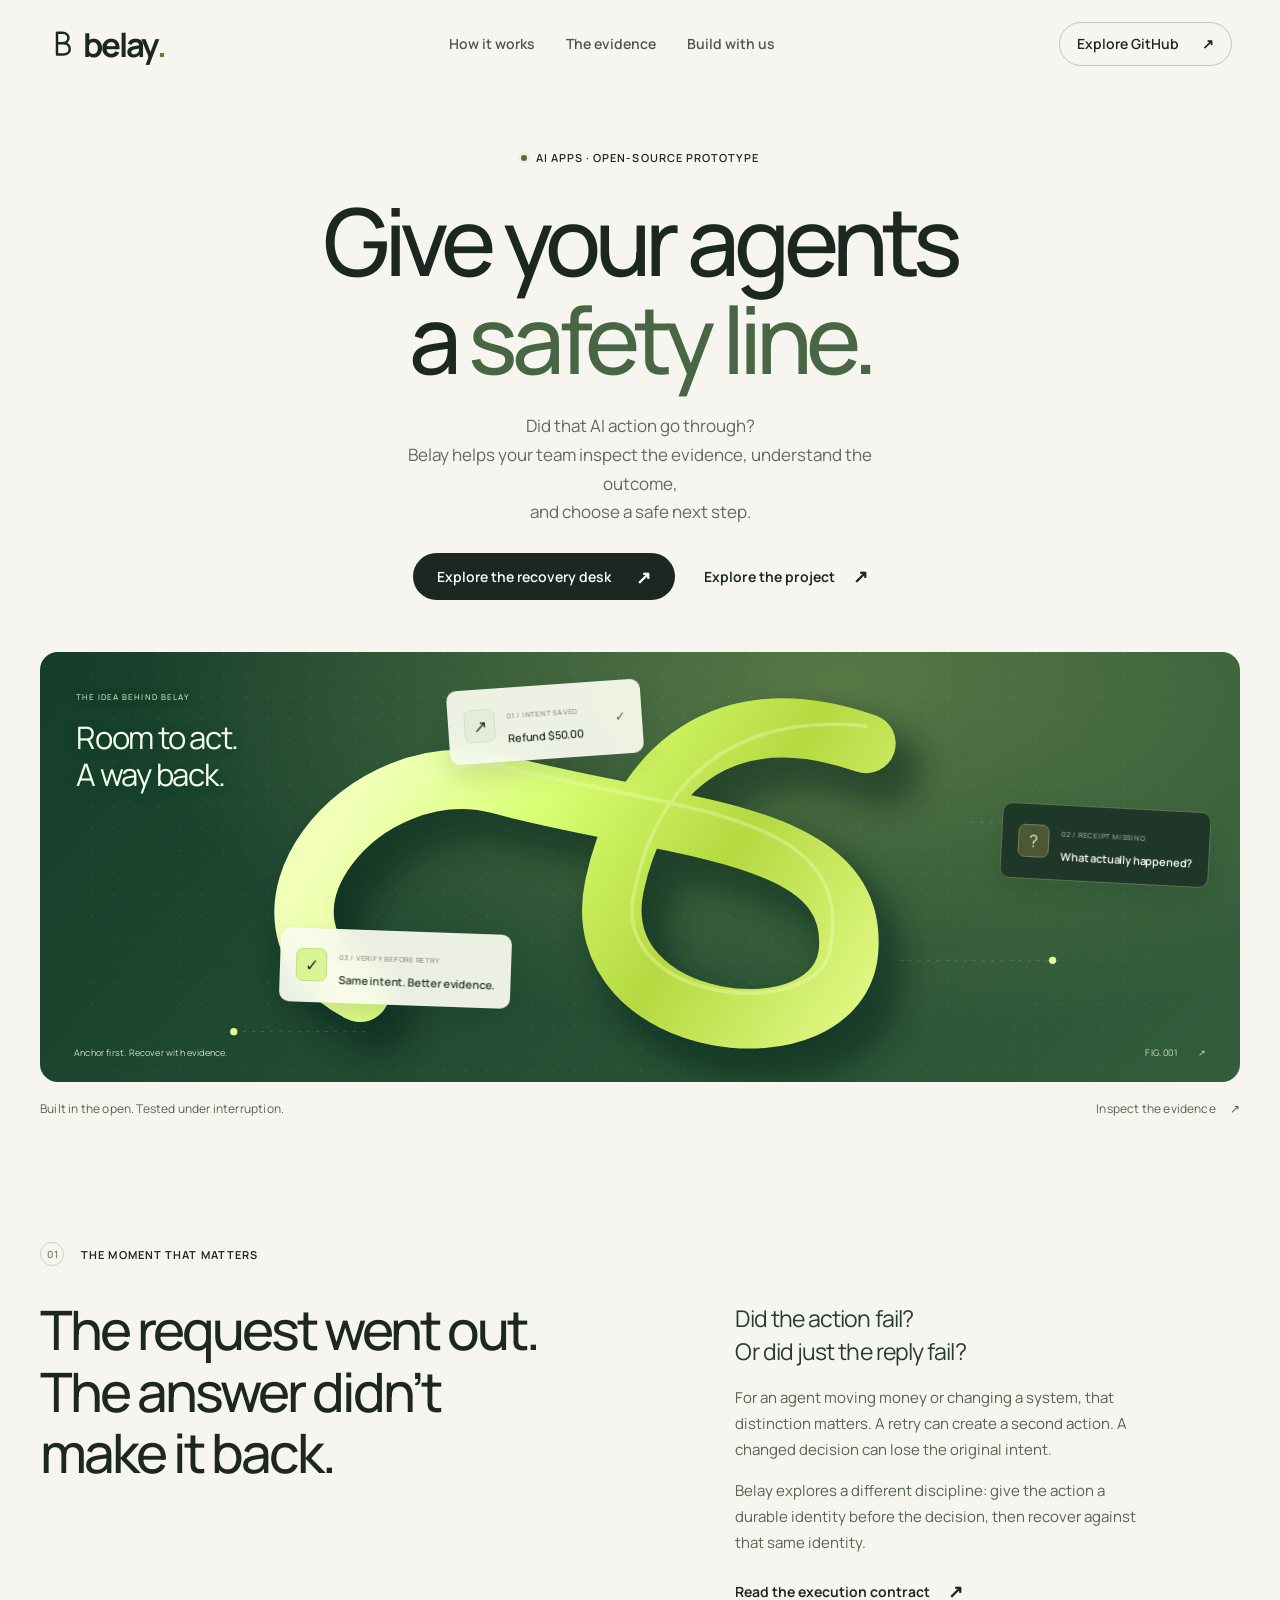
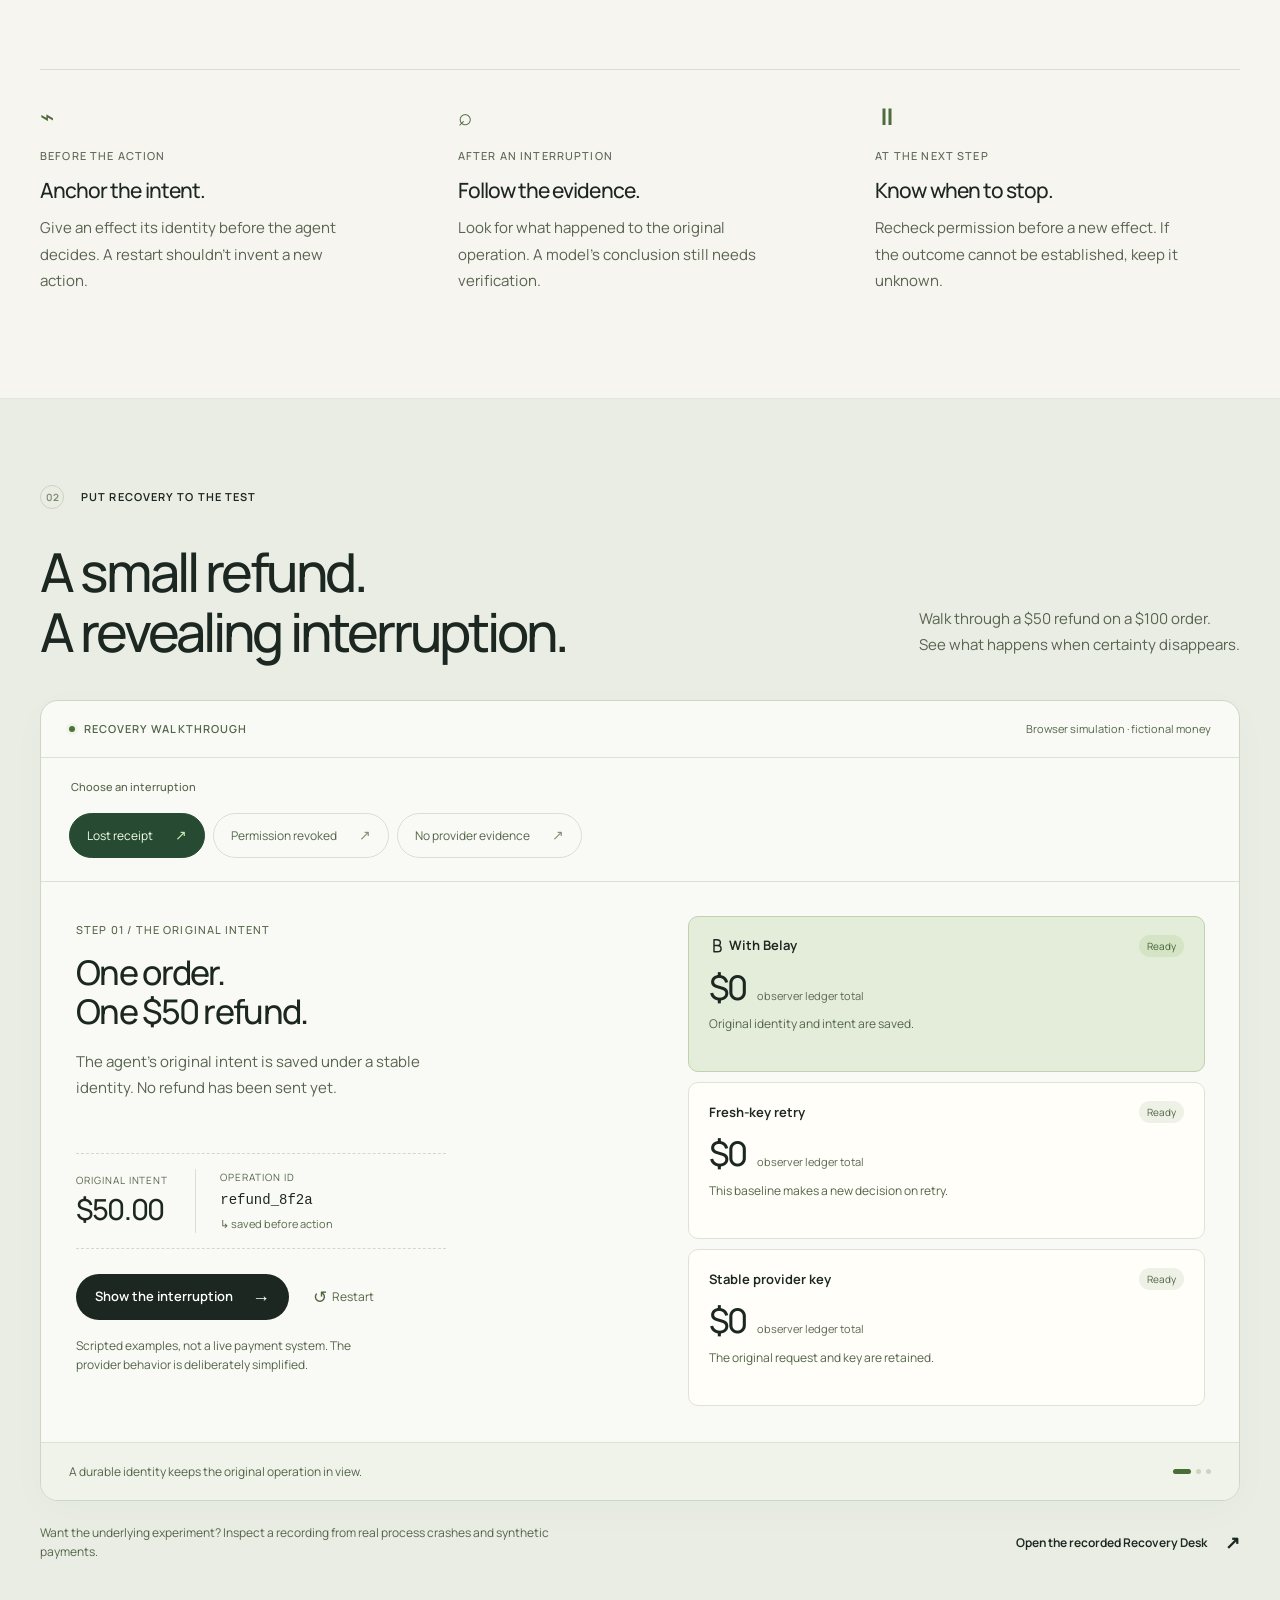
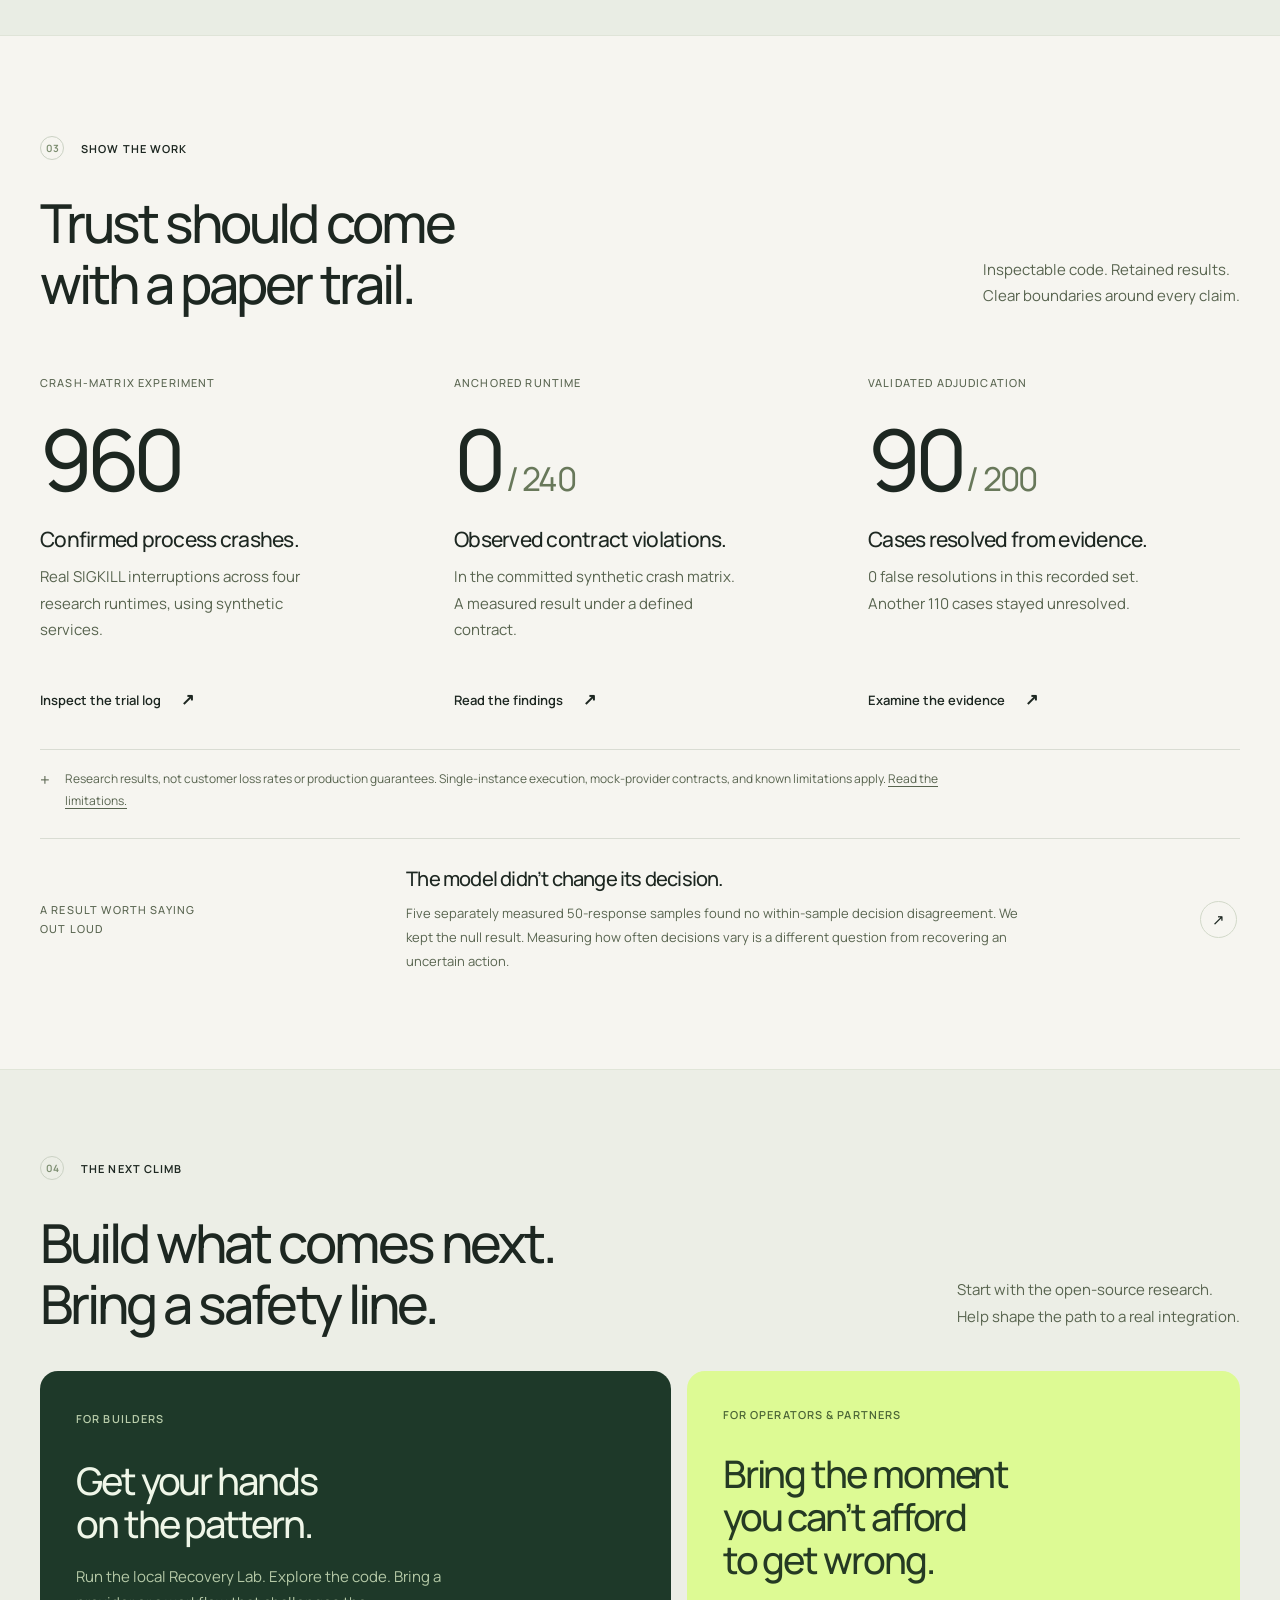
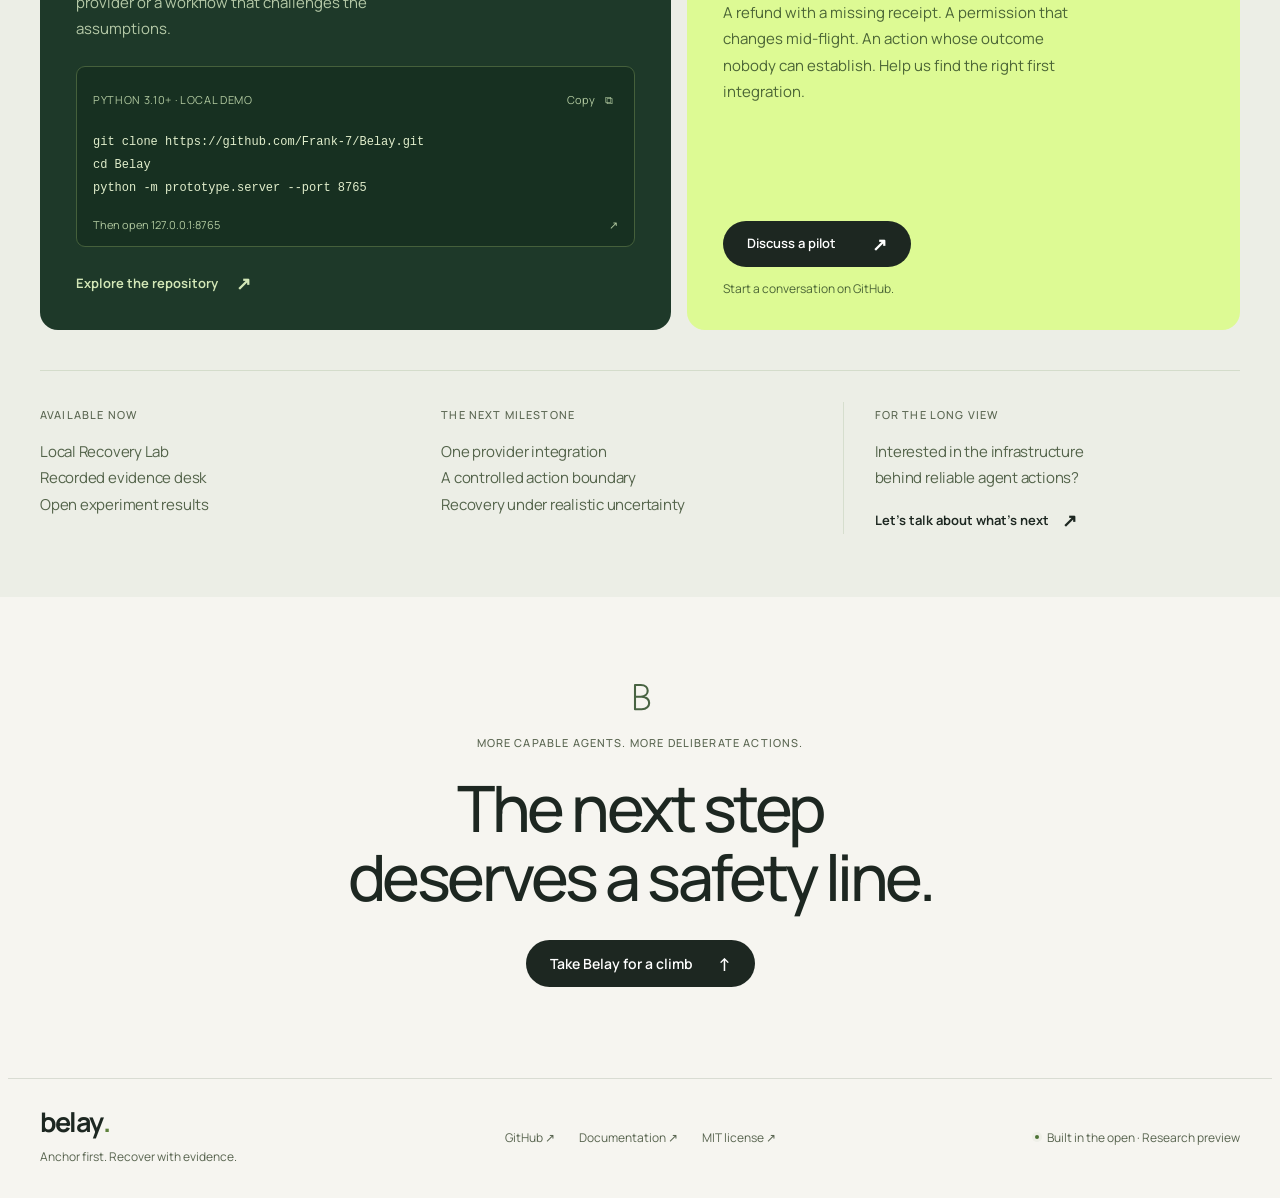
==== commit ed1693af: "Add AI Apps Recovery Desk and MetaMask testnet recovery" ====
--- a/site/index.html
+++ b/site/index.html
@@ -62,20 +62,20 @@
     <main id="main">
       <section class="hero section-shell" aria-labelledby="hero-title">
         <div class="eyebrow hero-eyebrow">
-          <span class="status-dot"></span> OPEN-SOURCE RESEARCH PREVIEW
+          <span class="status-dot"></span> AI APPS · OPEN-SOURCE PROTOTYPE
         </div>
         <h1 id="hero-title">
           Give your agents<br />a
           <span class="hero-emphasis">safety line.</span>
         </h1>
         <p class="hero-description">
-          Agents take action. Things go wrong.<br />Belay saves the original
-          intent, checks what happened,<br class="desktop-break" />
-          and knows when to stop.
+          Did that AI action go through?<br />Belay helps your team inspect the
+          evidence, understand the outcome,<br class="desktop-break" />
+          and choose a safe next step.
         </p>
         <div class="hero-actions">
-          <a class="button button-dark" href="#demo"
-            >See recovery in action <span aria-hidden="true">↓</span></a
+          <a class="button button-dark" href="desk/"
+            >Explore the recovery desk <span aria-hidden="true">↗</span></a
           ><a class="text-link" href="https://github.com/Frank-7/Belay"
             >Explore the project <span aria-hidden="true">↗</span></a
           >
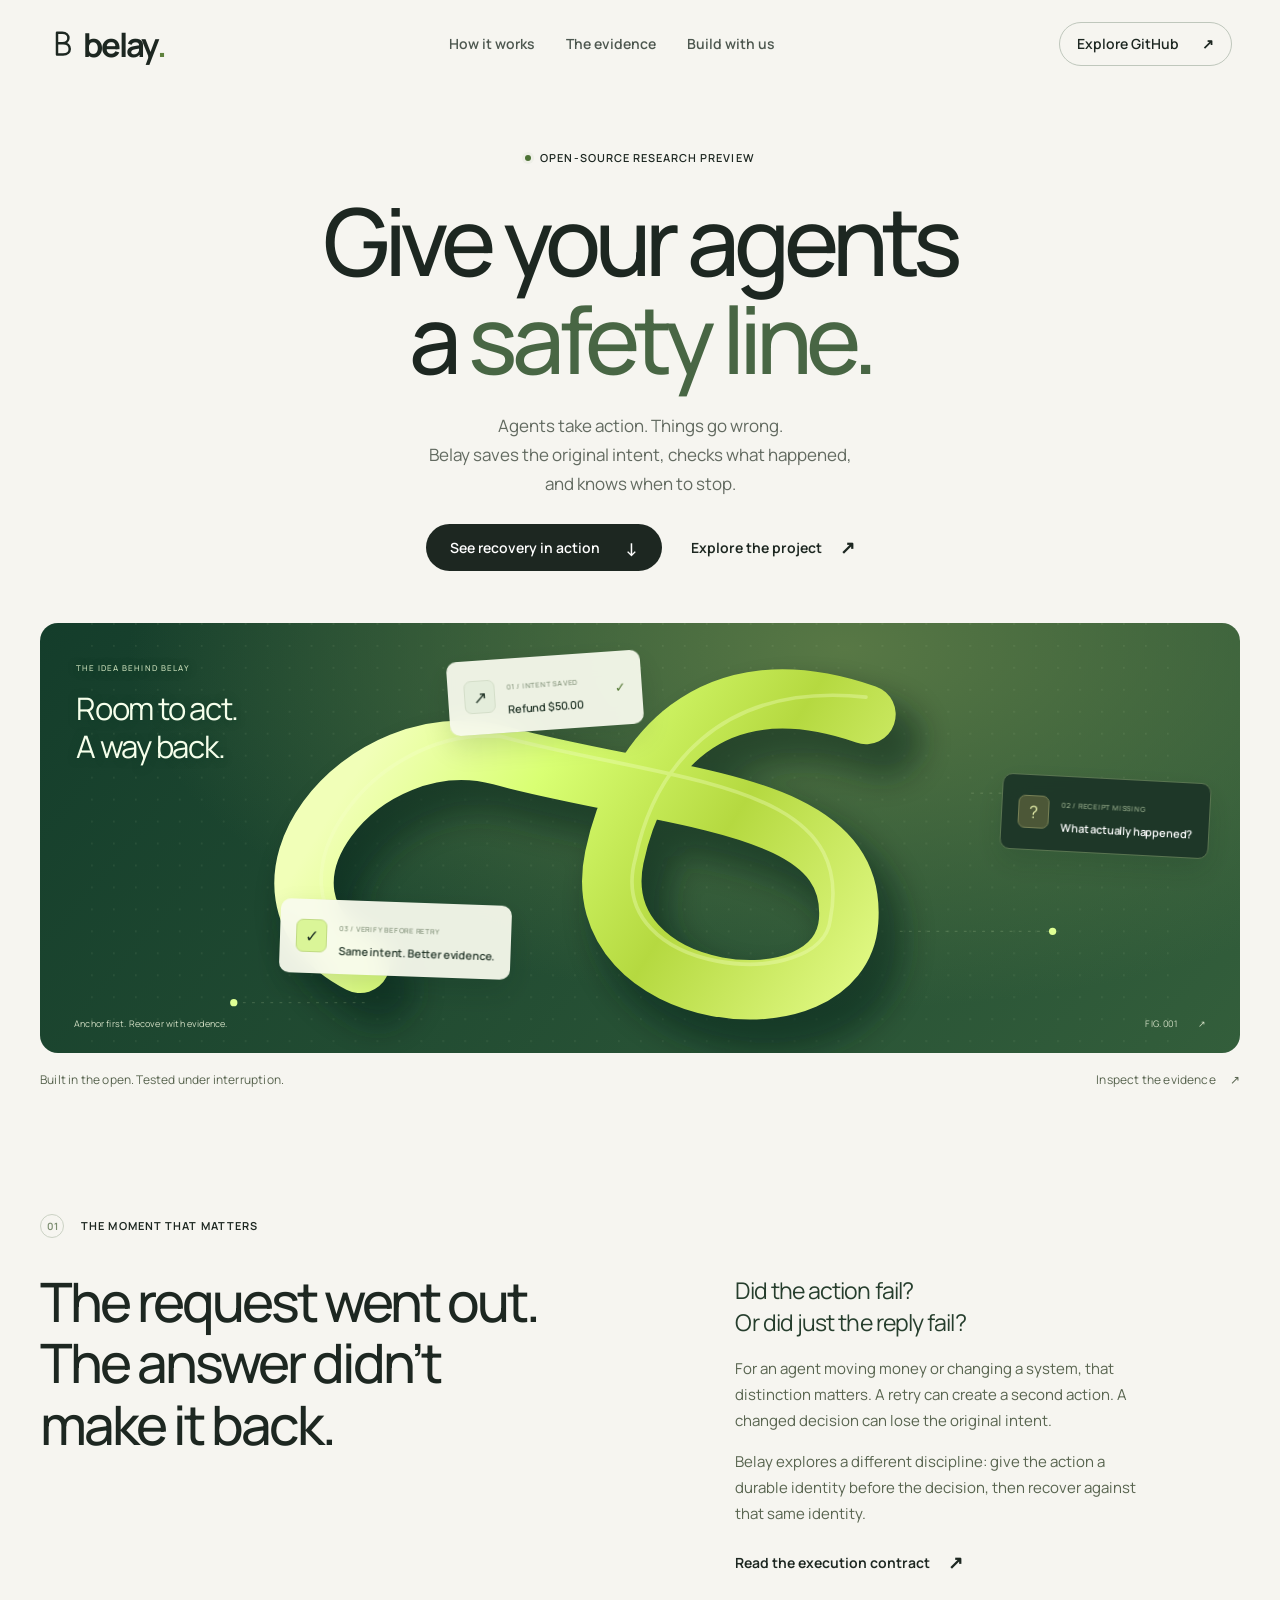
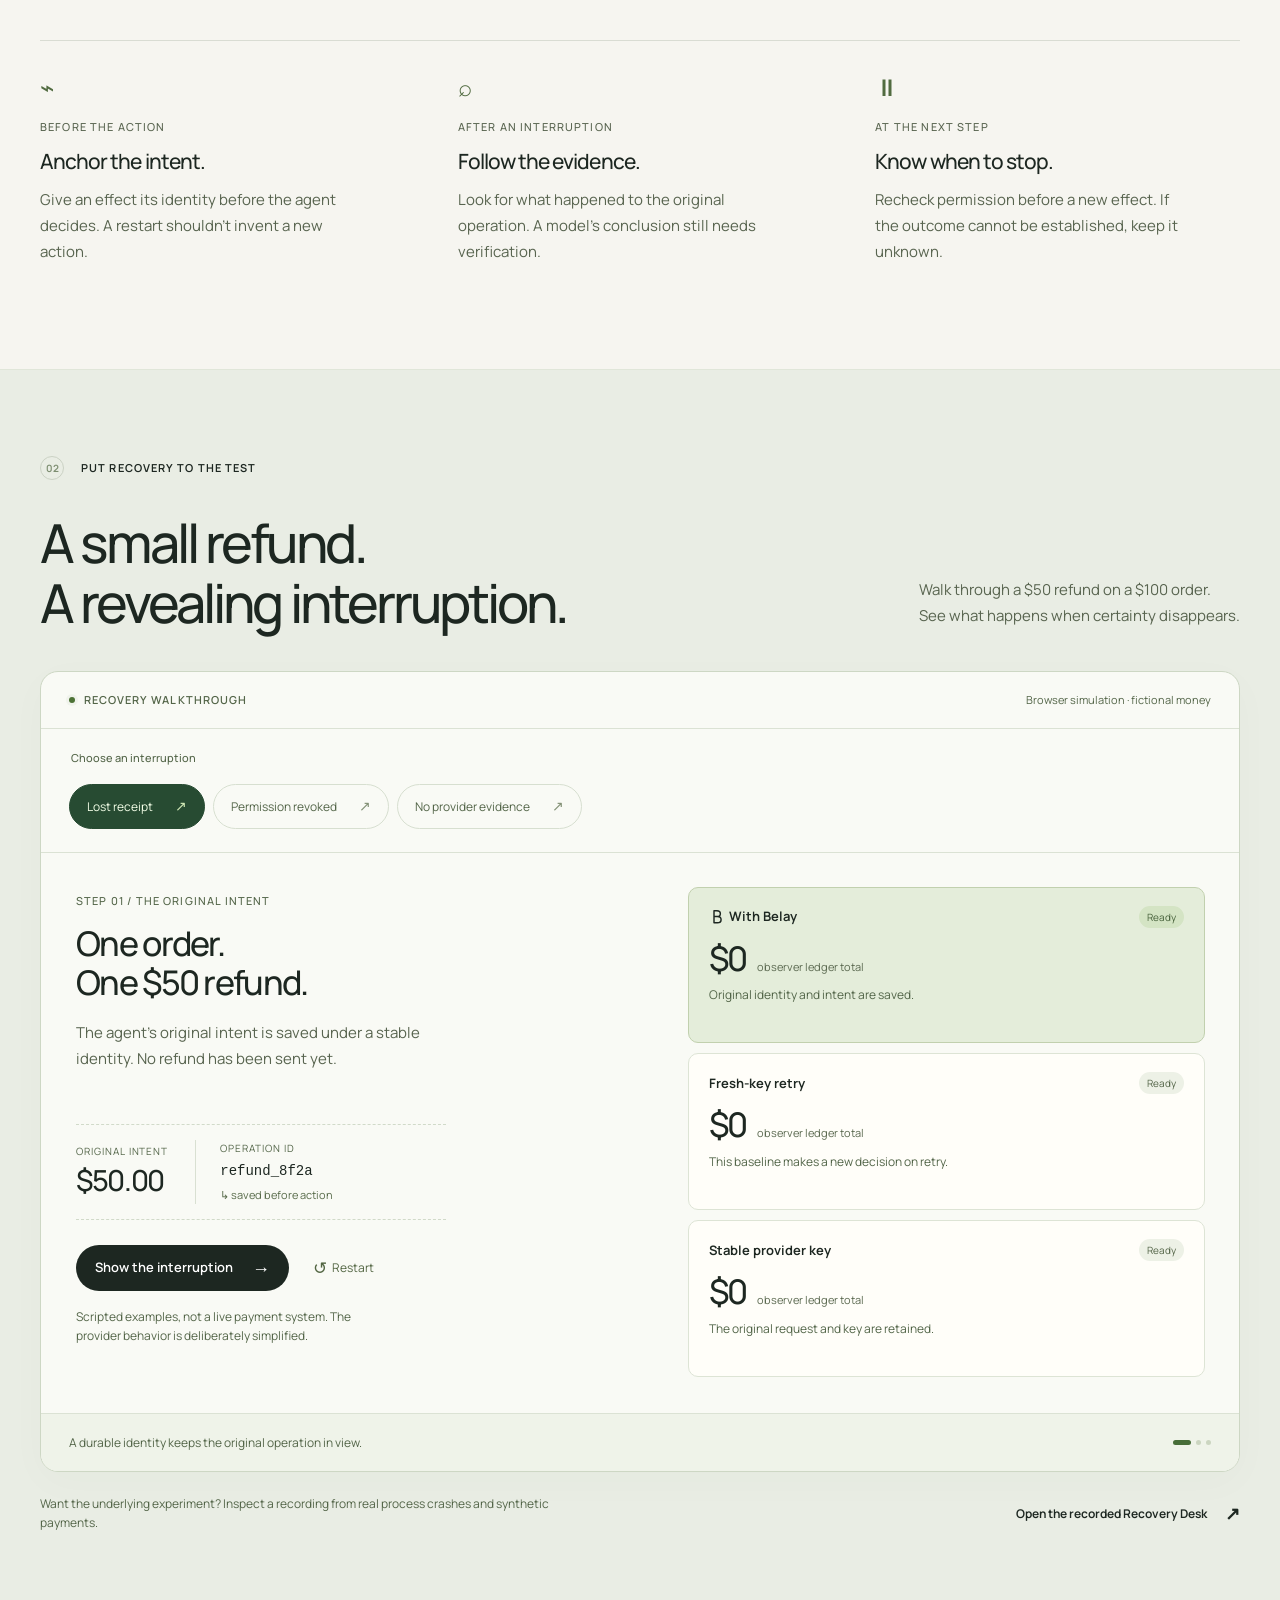
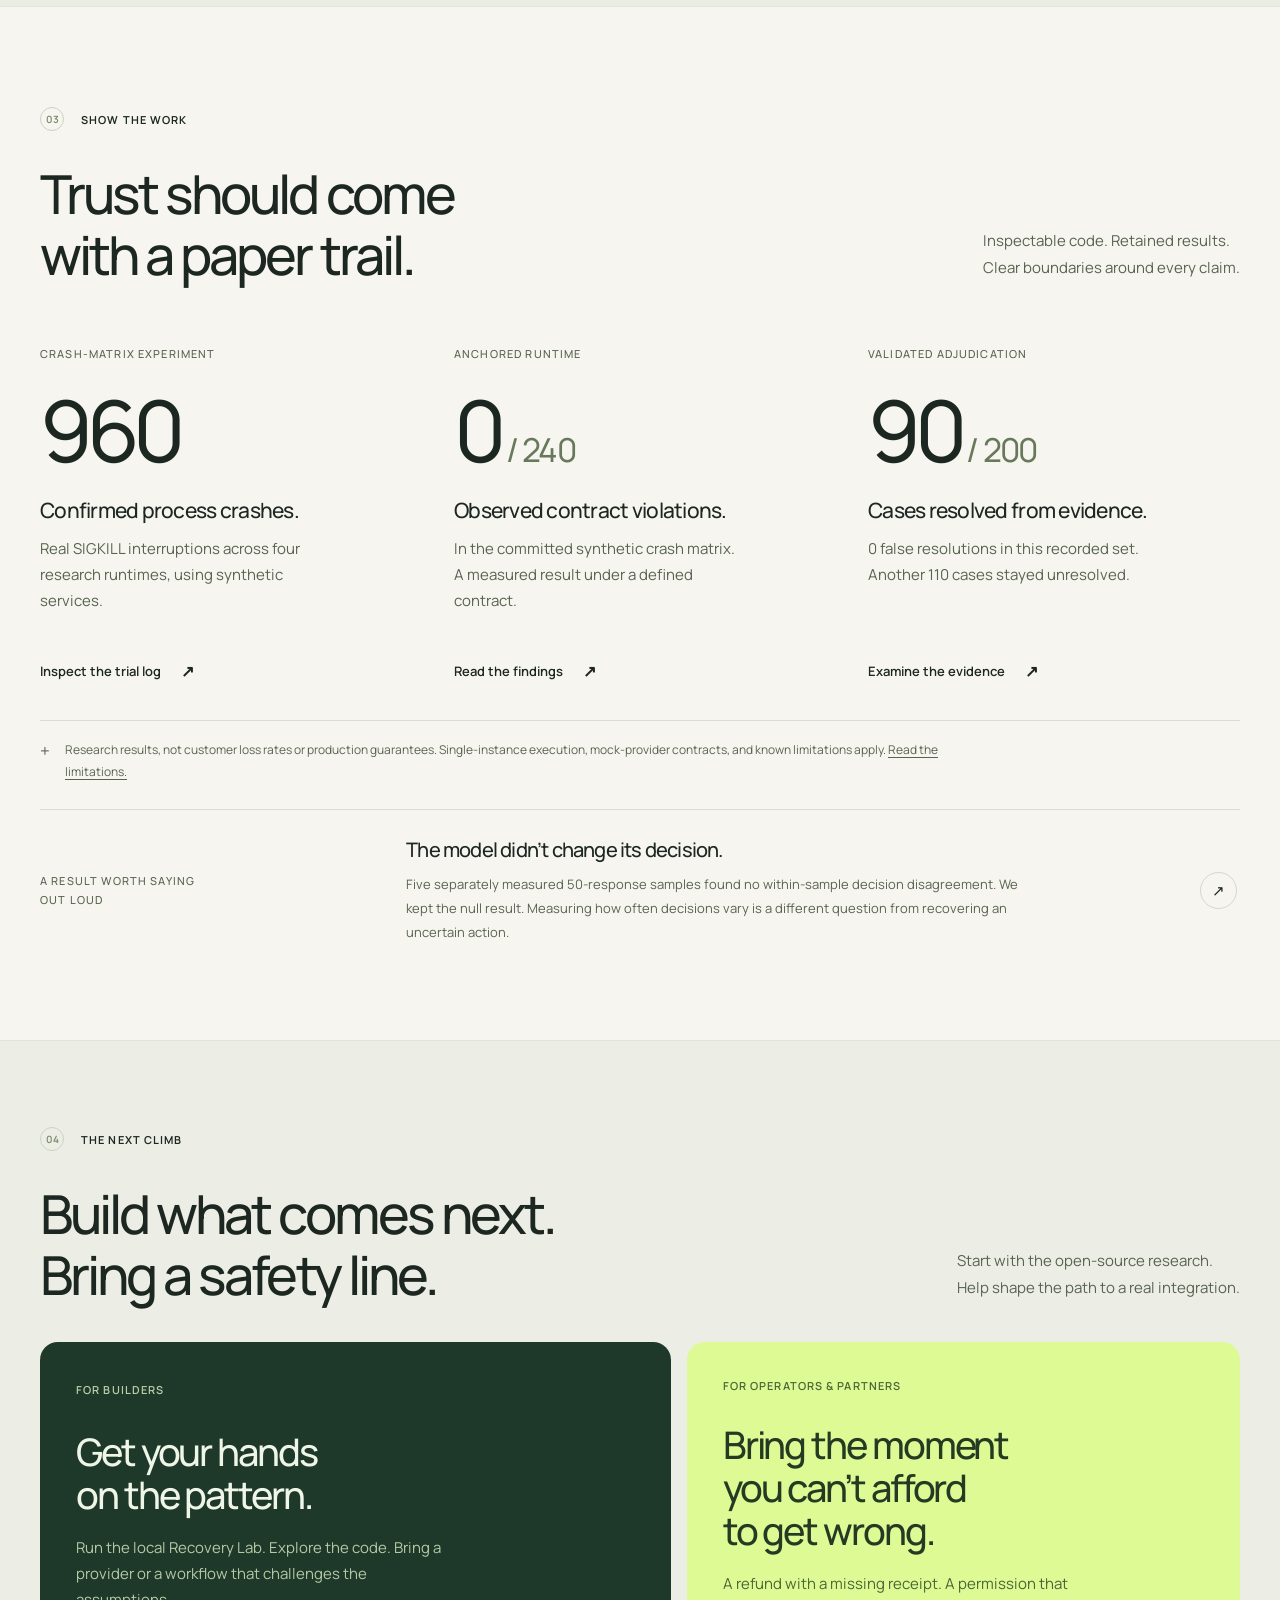
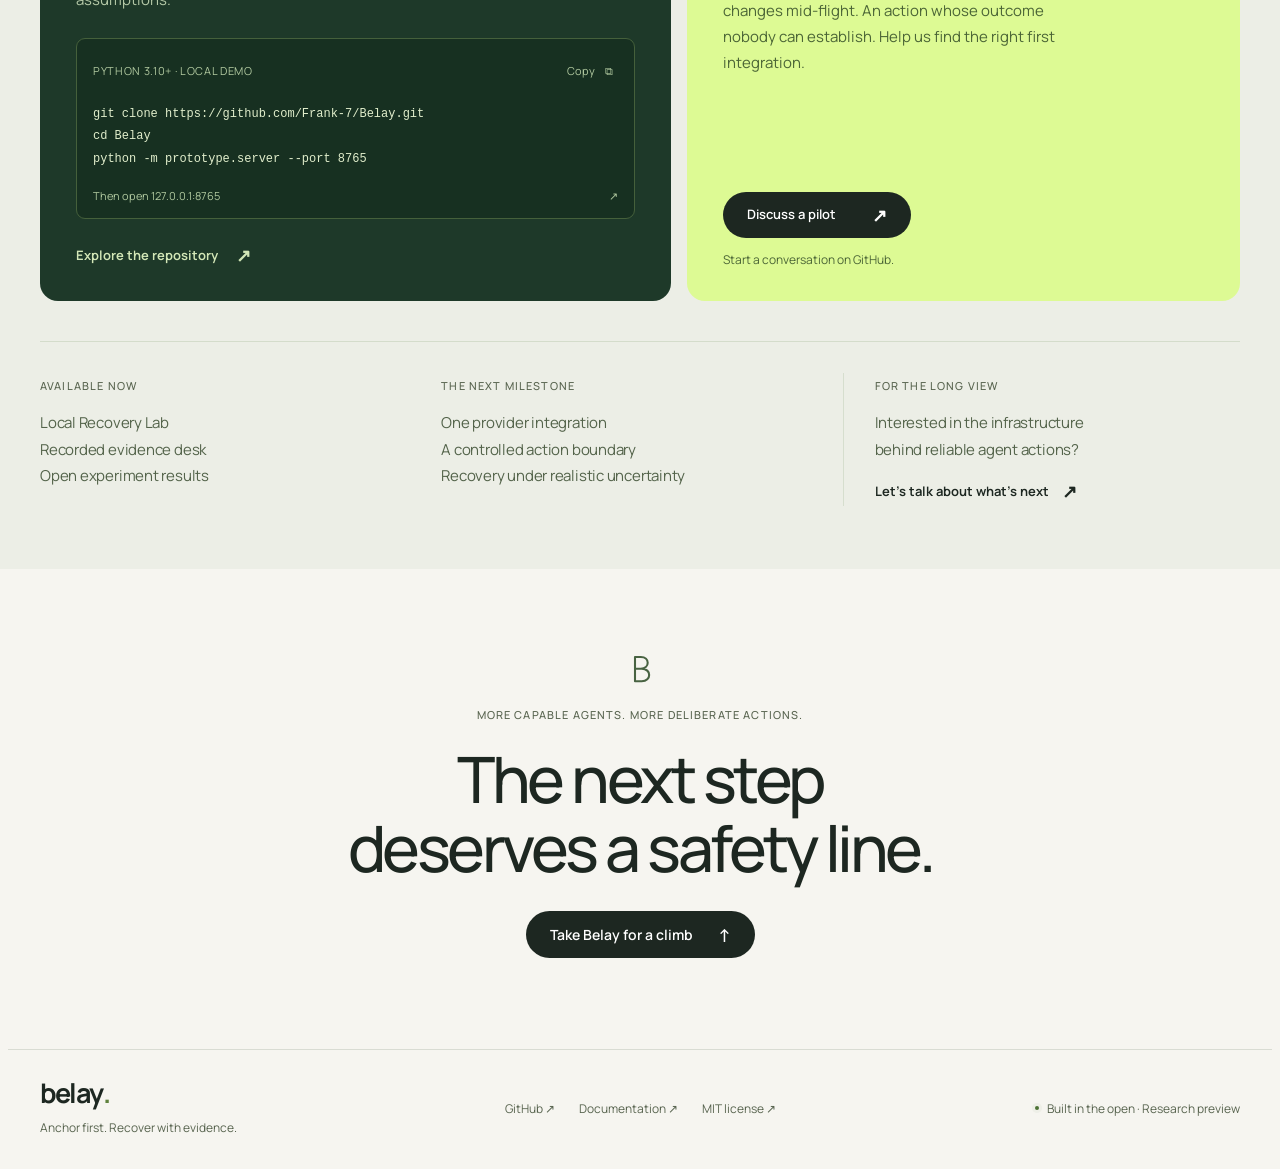
==== commit a2bb4ac8: "Merge remote-tracking branch 'origin/main' into codex/purchase-simulator" ====
--- a/site/index.html
+++ b/site/index.html
@@ -62,20 +62,20 @@
     <main id="main">
       <section class="hero section-shell" aria-labelledby="hero-title">
         <div class="eyebrow hero-eyebrow">
-          <span class="status-dot"></span> AI APPS · OPEN-SOURCE PROTOTYPE
+          <span class="status-dot"></span> OPEN-SOURCE RESEARCH PREVIEW
         </div>
         <h1 id="hero-title">
           Give your agents<br />a
           <span class="hero-emphasis">safety line.</span>
         </h1>
         <p class="hero-description">
-          Did that AI action go through?<br />Belay helps your team inspect the
-          evidence, understand the outcome,<br class="desktop-break" />
-          and choose a safe next step.
+          Agents take action. Things go wrong.<br />Belay saves the original
+          intent, checks what happened,<br class="desktop-break" />
+          and knows when to stop.
         </p>
         <div class="hero-actions">
-          <a class="button button-dark" href="desk/"
-            >Explore the recovery desk <span aria-hidden="true">↗</span></a
+          <a class="button button-dark" href="#demo"
+            >See recovery in action <span aria-hidden="true">↓</span></a
           ><a class="text-link" href="https://github.com/Frank-7/Belay"
             >Explore the project <span aria-hidden="true">↗</span></a
           >
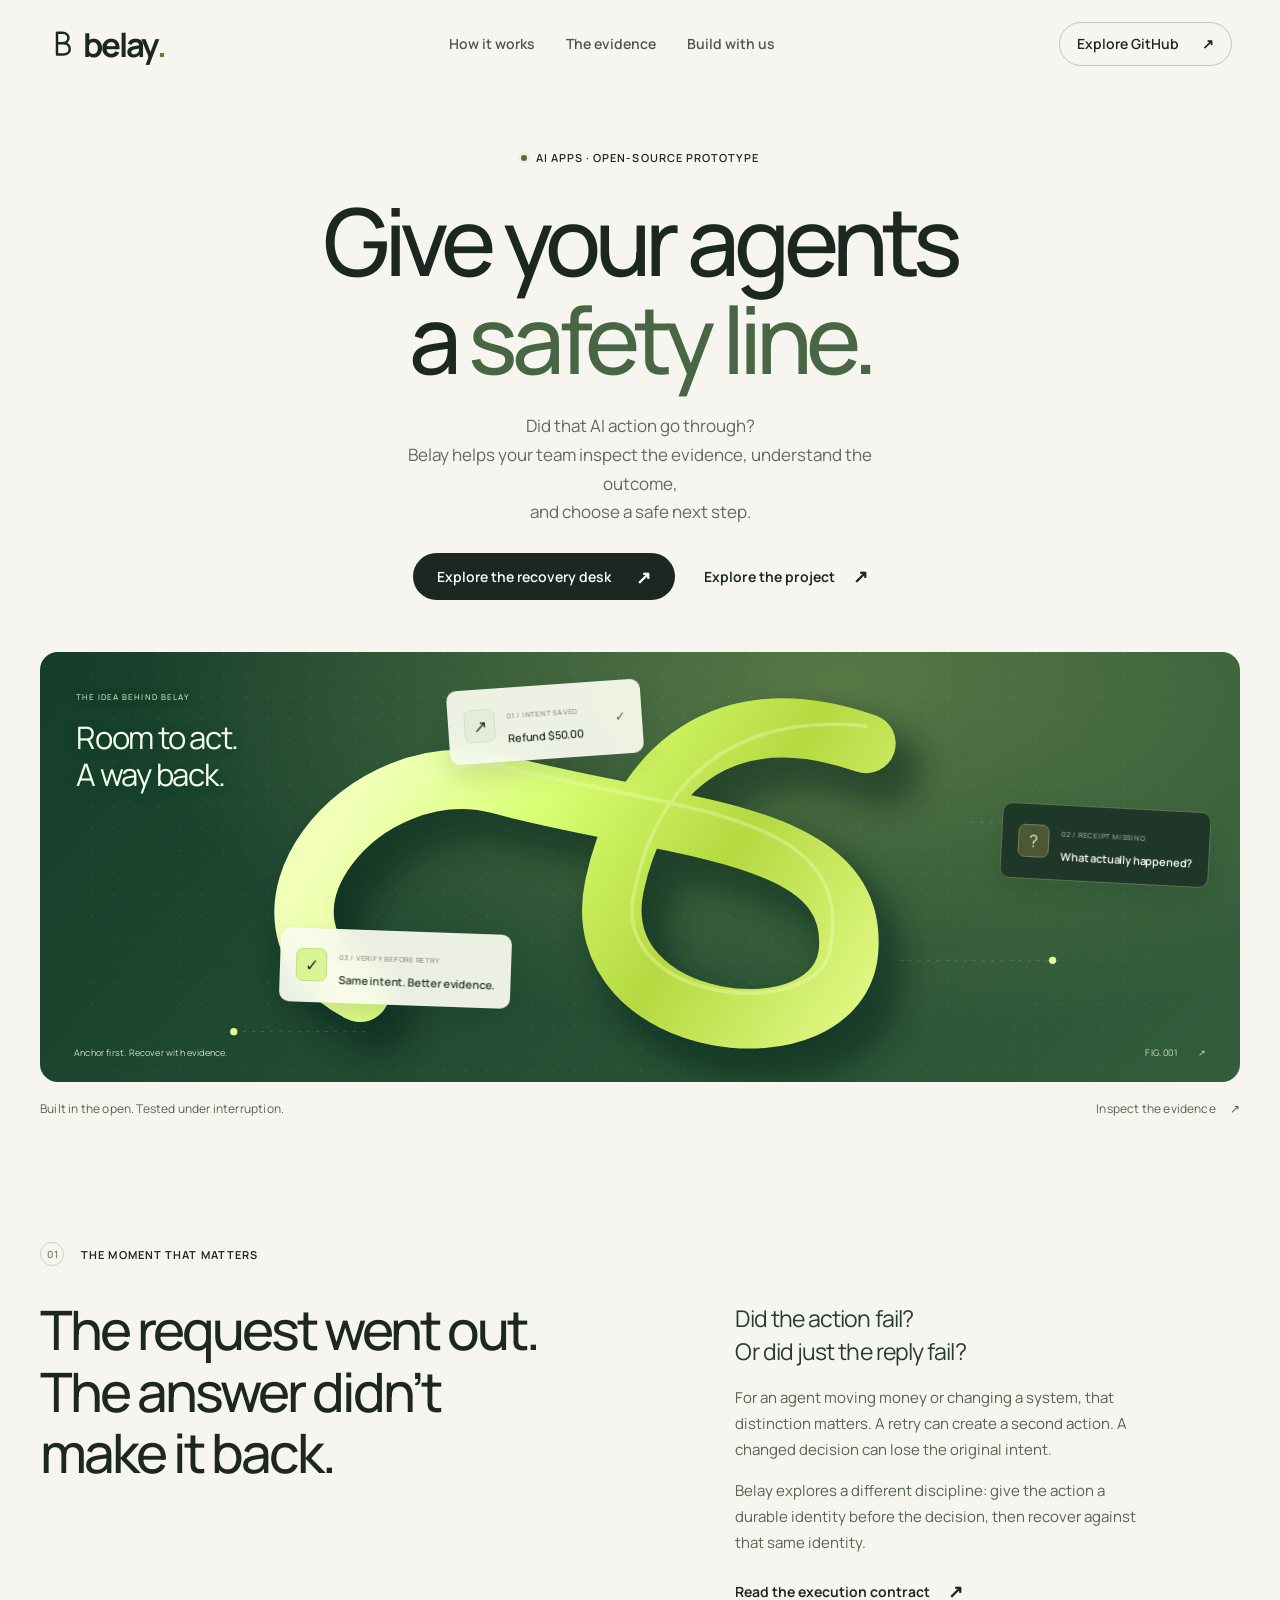
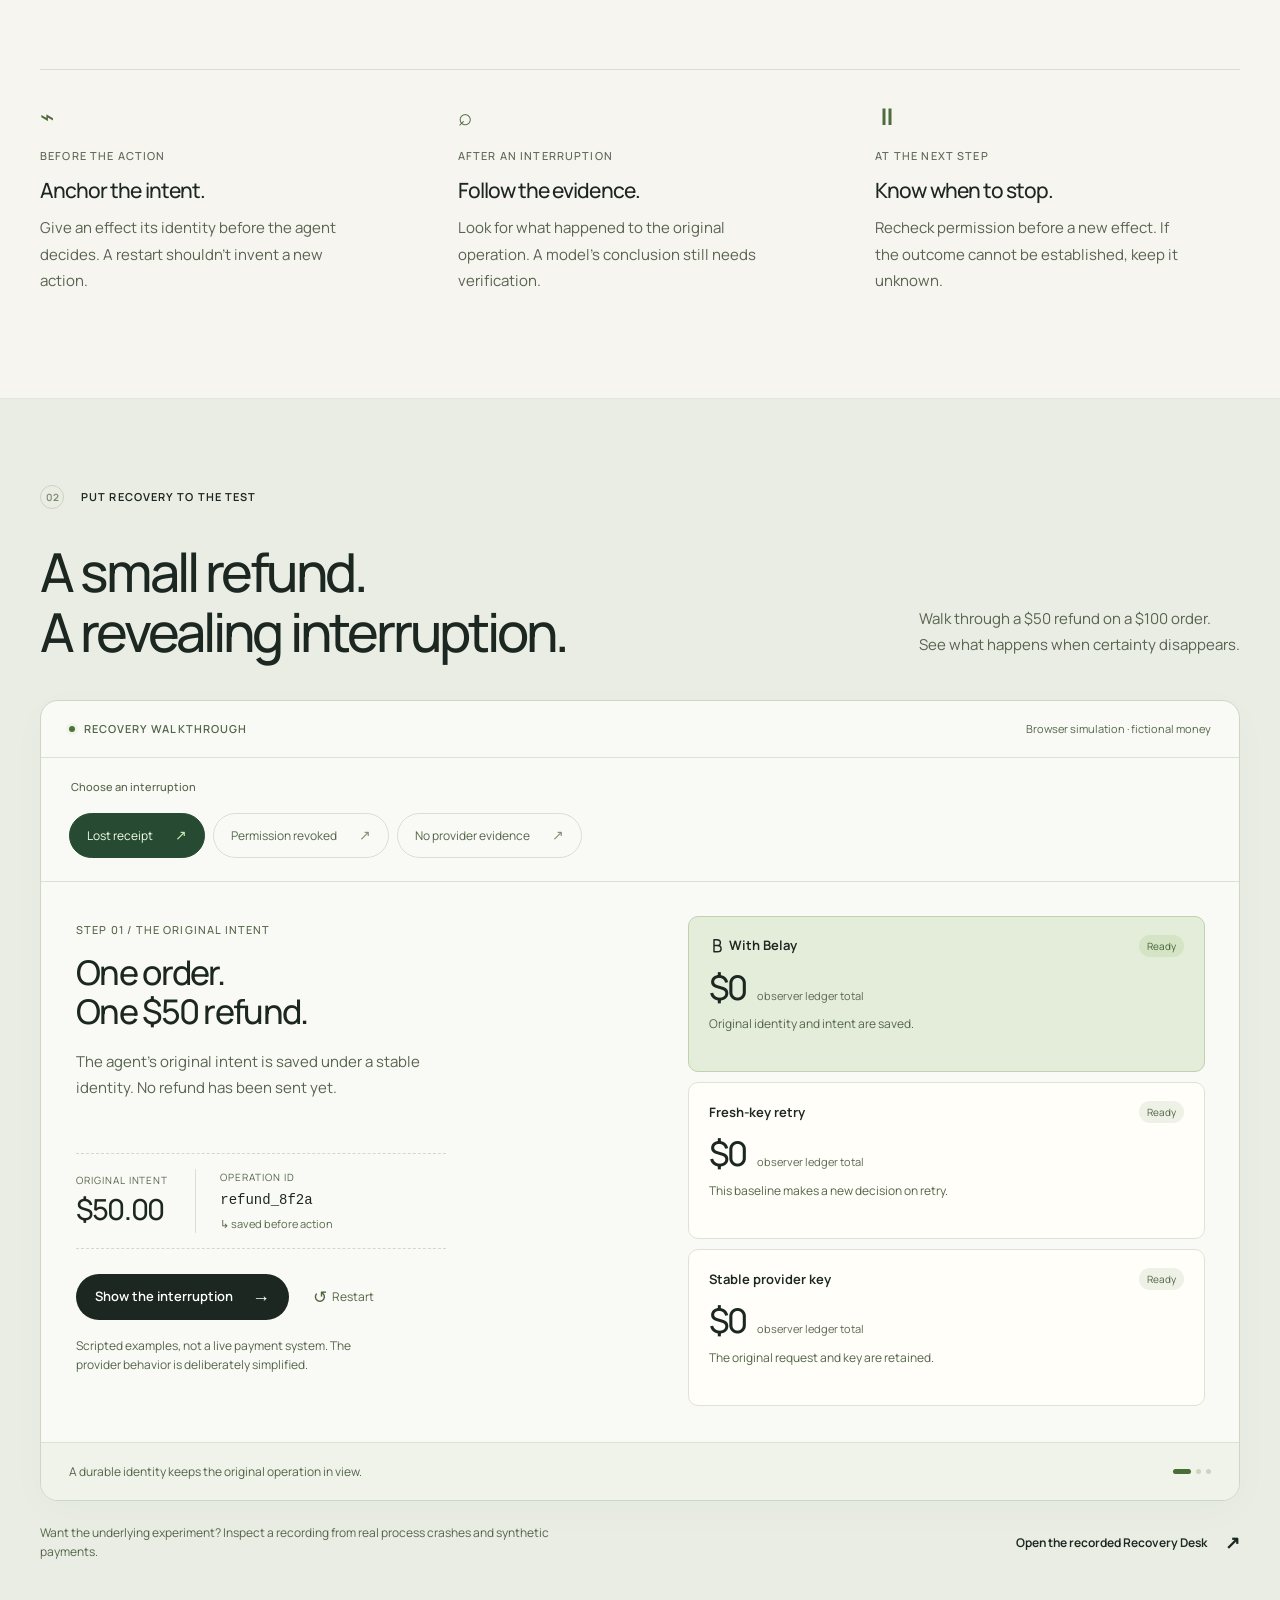
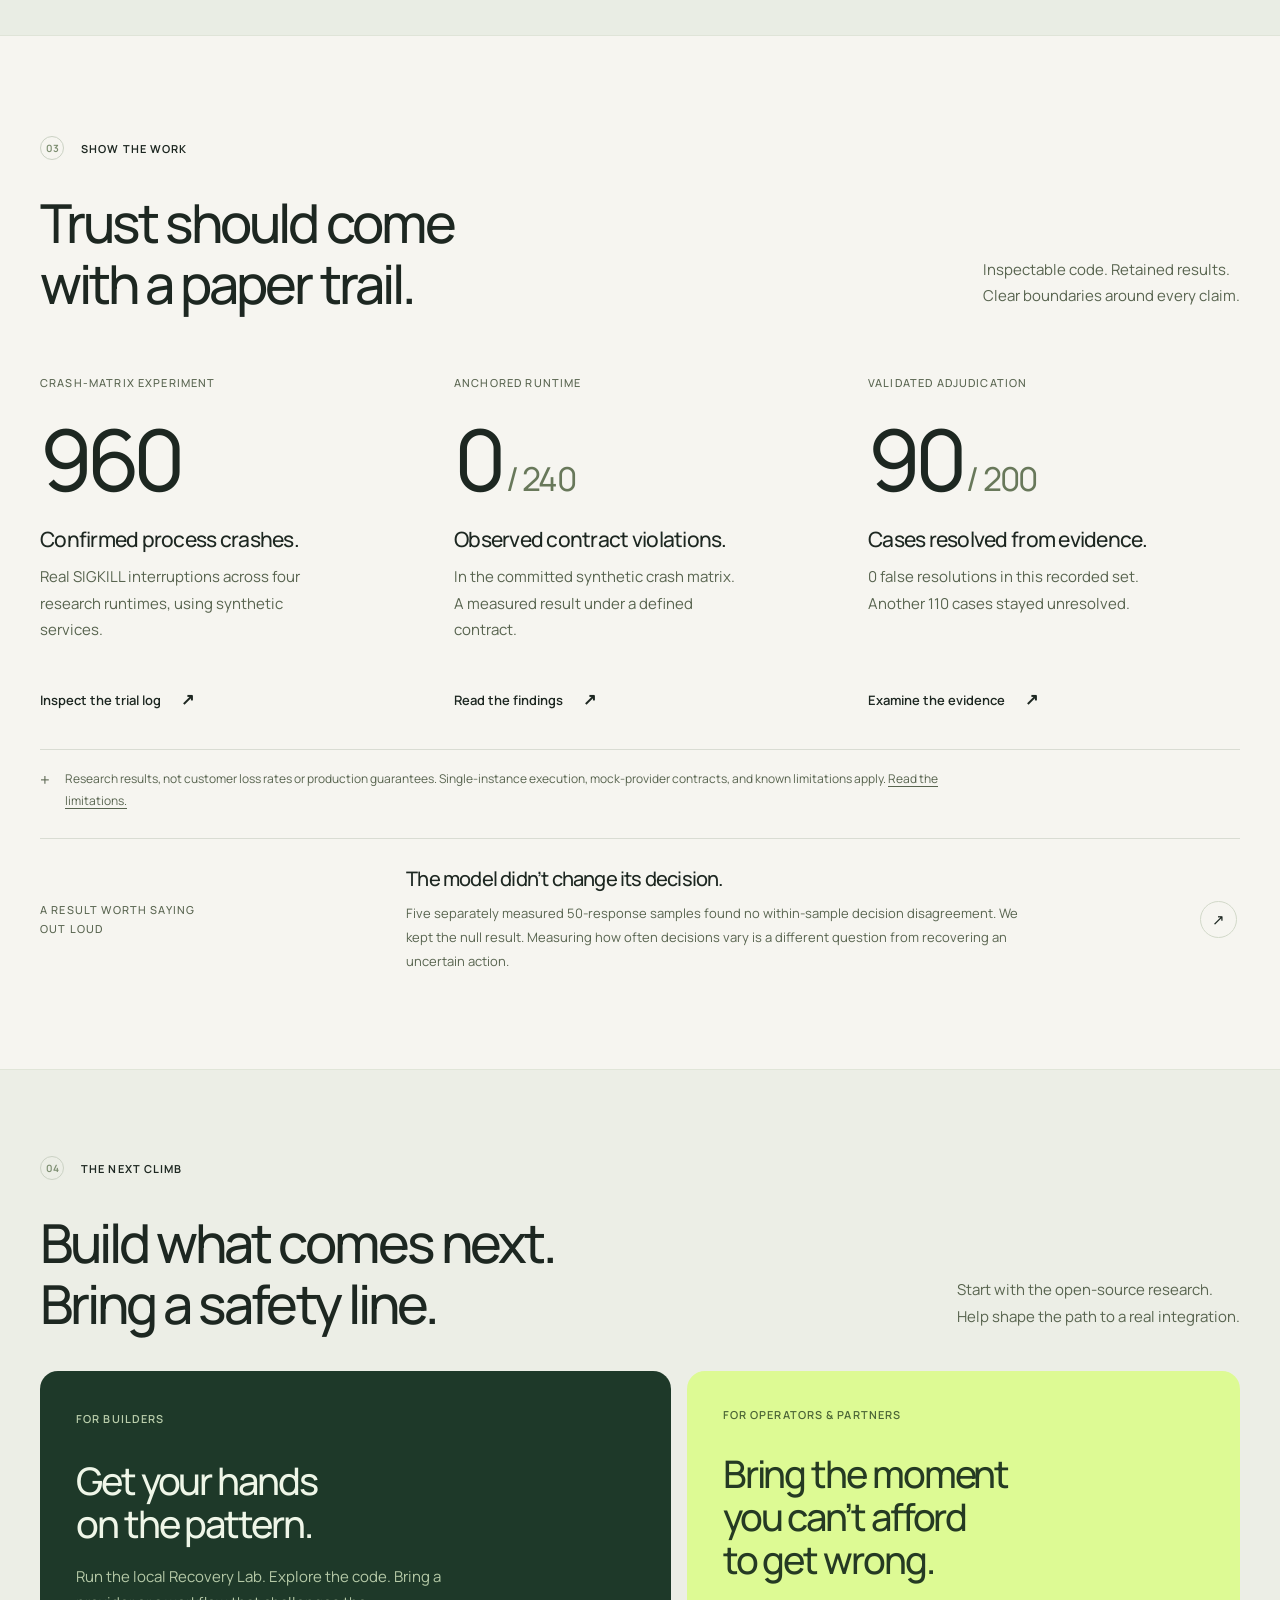
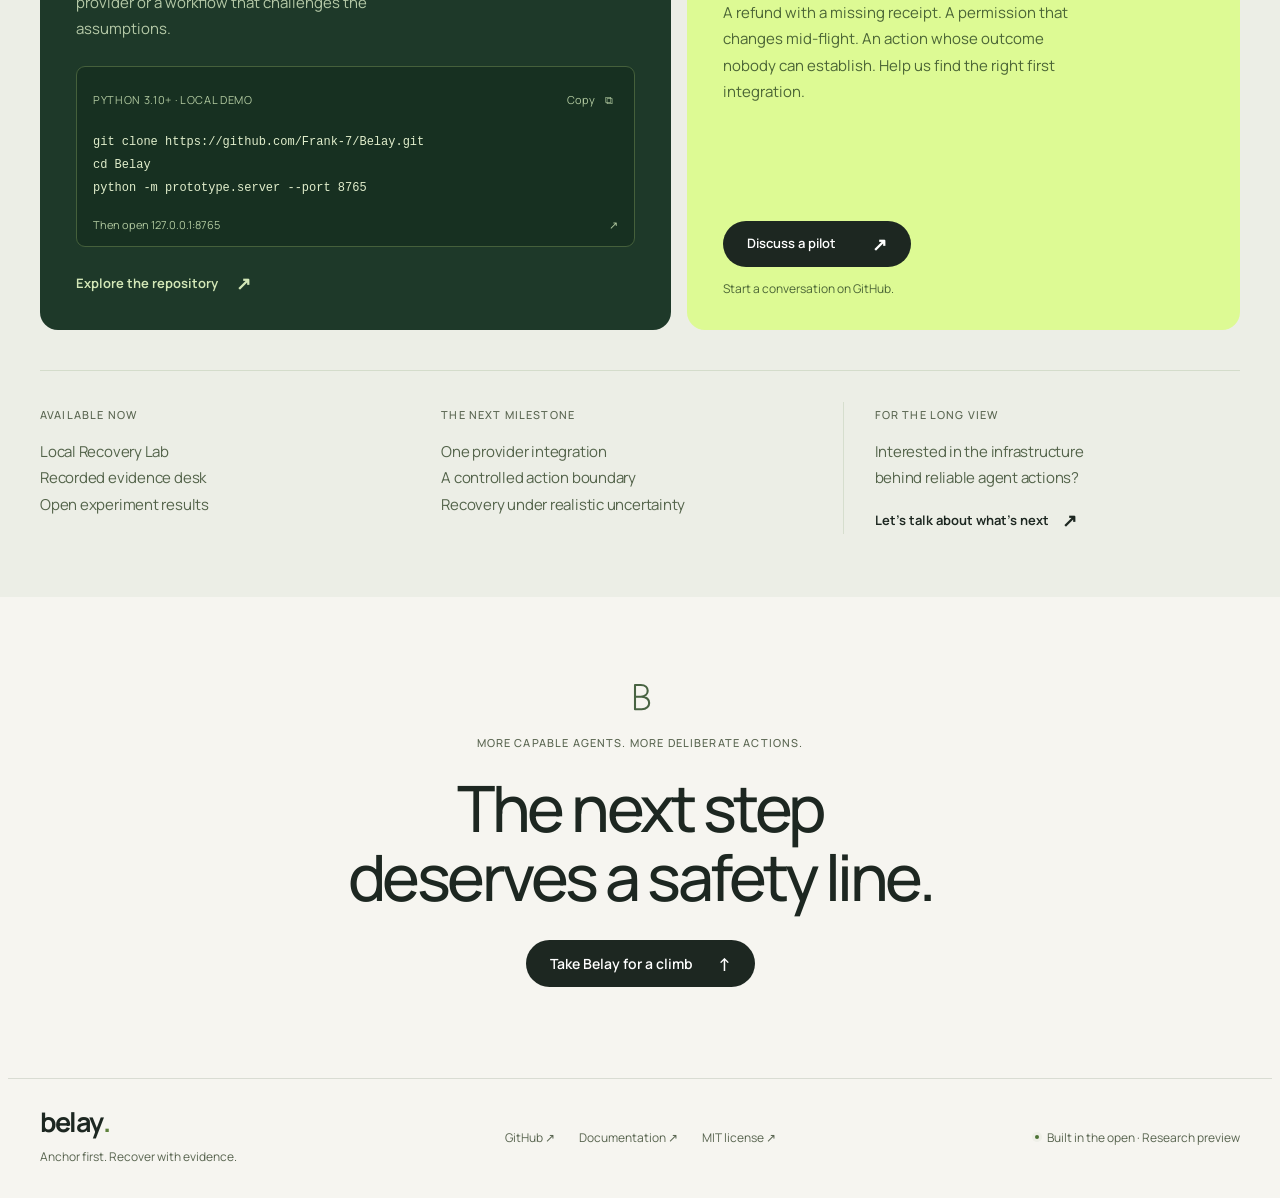
==== commit 184dc9ed: "Merge pull request #10 from Frank-7/feature/ai-app-recovery-wallet Add AI Apps Recovery Desk and Met" ====
--- a/site/index.html
+++ b/site/index.html
@@ -62,20 +62,20 @@
     <main id="main">
       <section class="hero section-shell" aria-labelledby="hero-title">
         <div class="eyebrow hero-eyebrow">
-          <span class="status-dot"></span> OPEN-SOURCE RESEARCH PREVIEW
+          <span class="status-dot"></span> AI APPS · OPEN-SOURCE PROTOTYPE
         </div>
         <h1 id="hero-title">
           Give your agents<br />a
           <span class="hero-emphasis">safety line.</span>
         </h1>
         <p class="hero-description">
-          Agents take action. Things go wrong.<br />Belay saves the original
-          intent, checks what happened,<br class="desktop-break" />
-          and knows when to stop.
+          Did that AI action go through?<br />Belay helps your team inspect the
+          evidence, understand the outcome,<br class="desktop-break" />
+          and choose a safe next step.
         </p>
         <div class="hero-actions">
-          <a class="button button-dark" href="#demo"
-            >See recovery in action <span aria-hidden="true">↓</span></a
+          <a class="button button-dark" href="desk/"
+            >Explore the recovery desk <span aria-hidden="true">↗</span></a
           ><a class="text-link" href="https://github.com/Frank-7/Belay"
             >Explore the project <span aria-hidden="true">↗</span></a
           >
